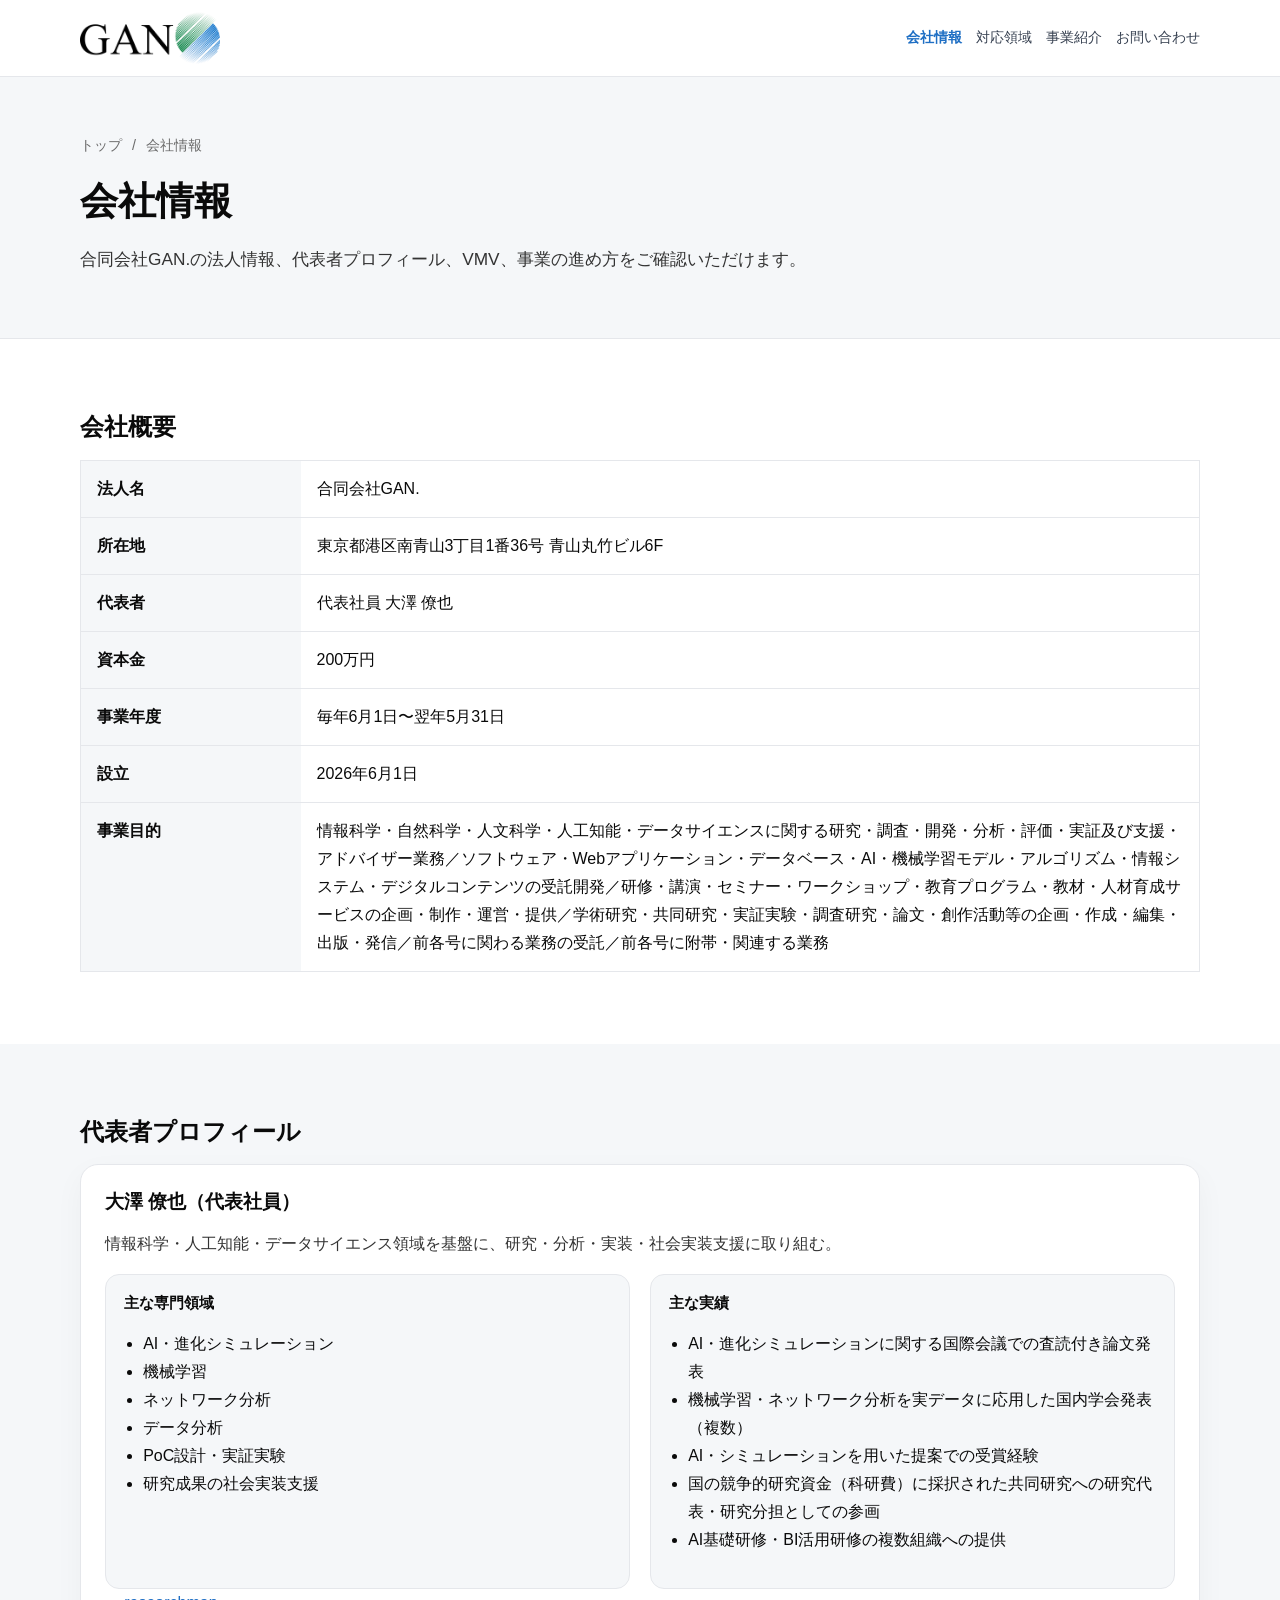
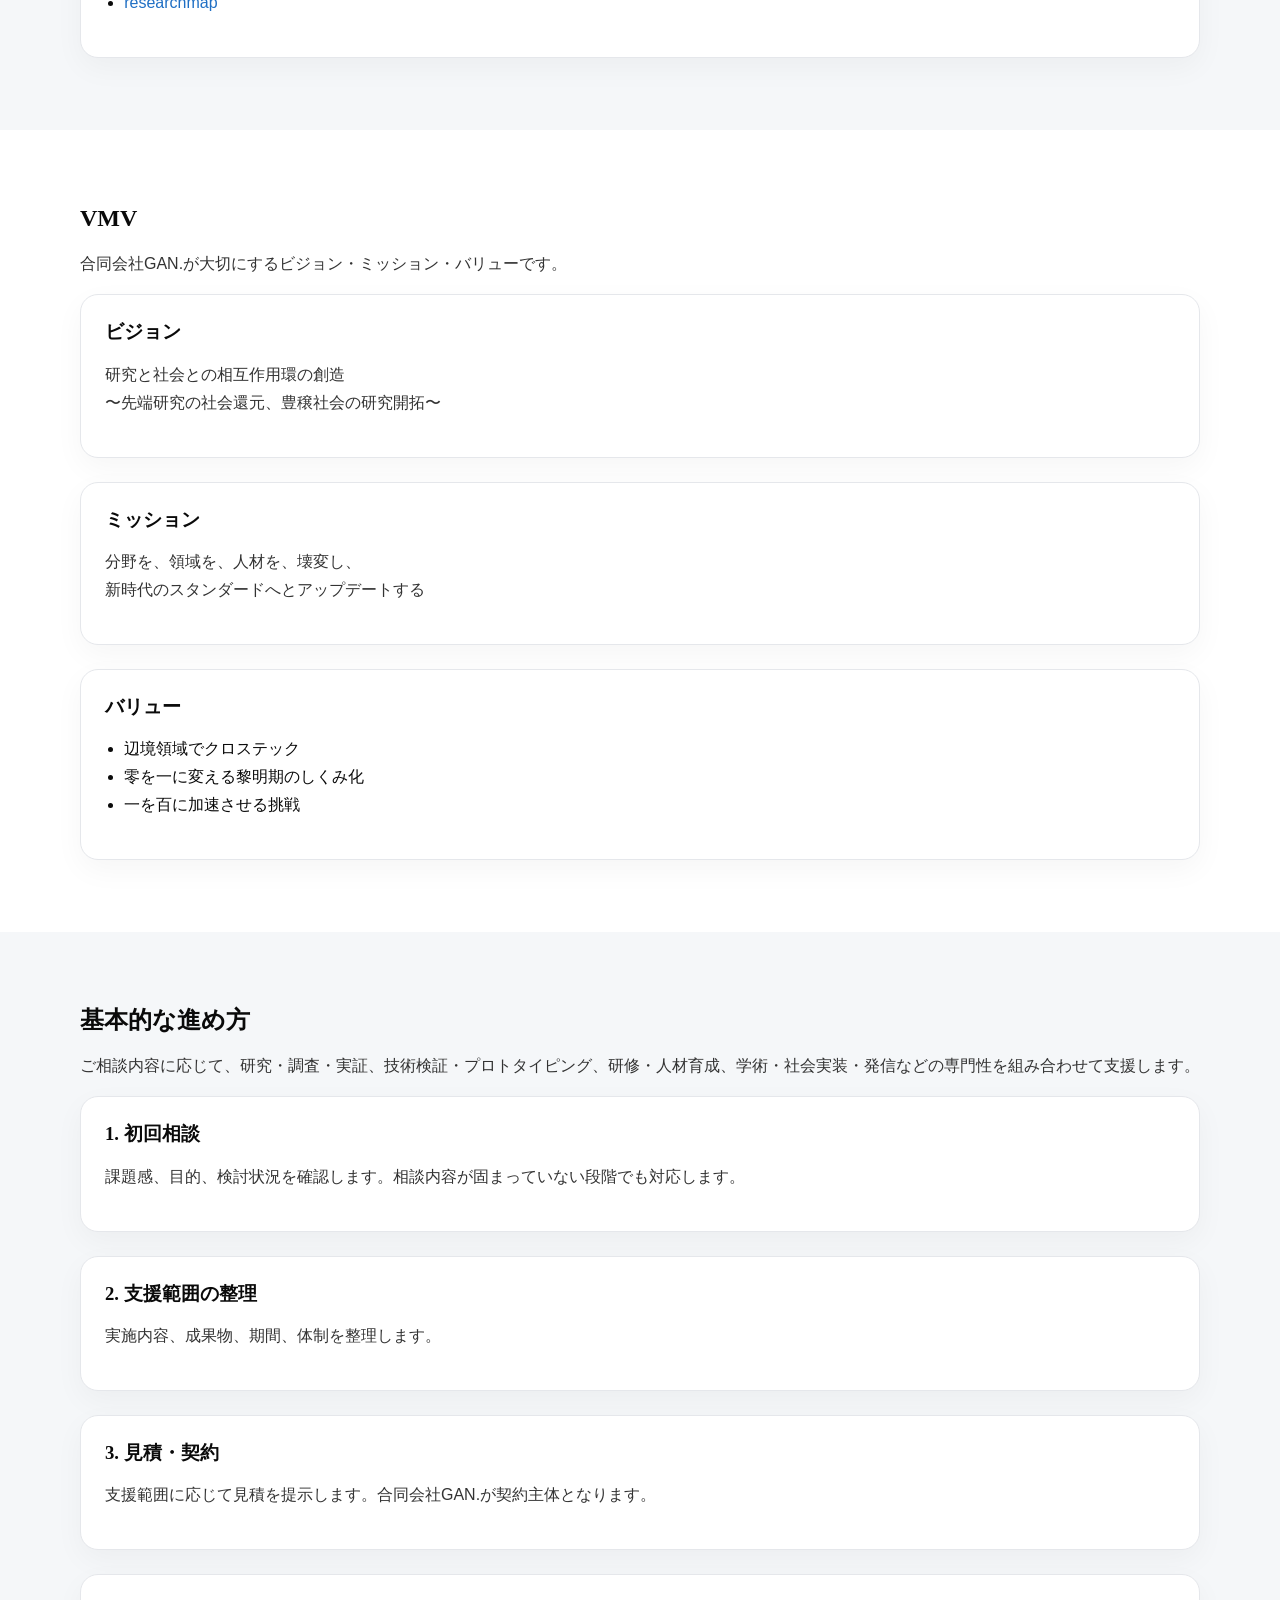
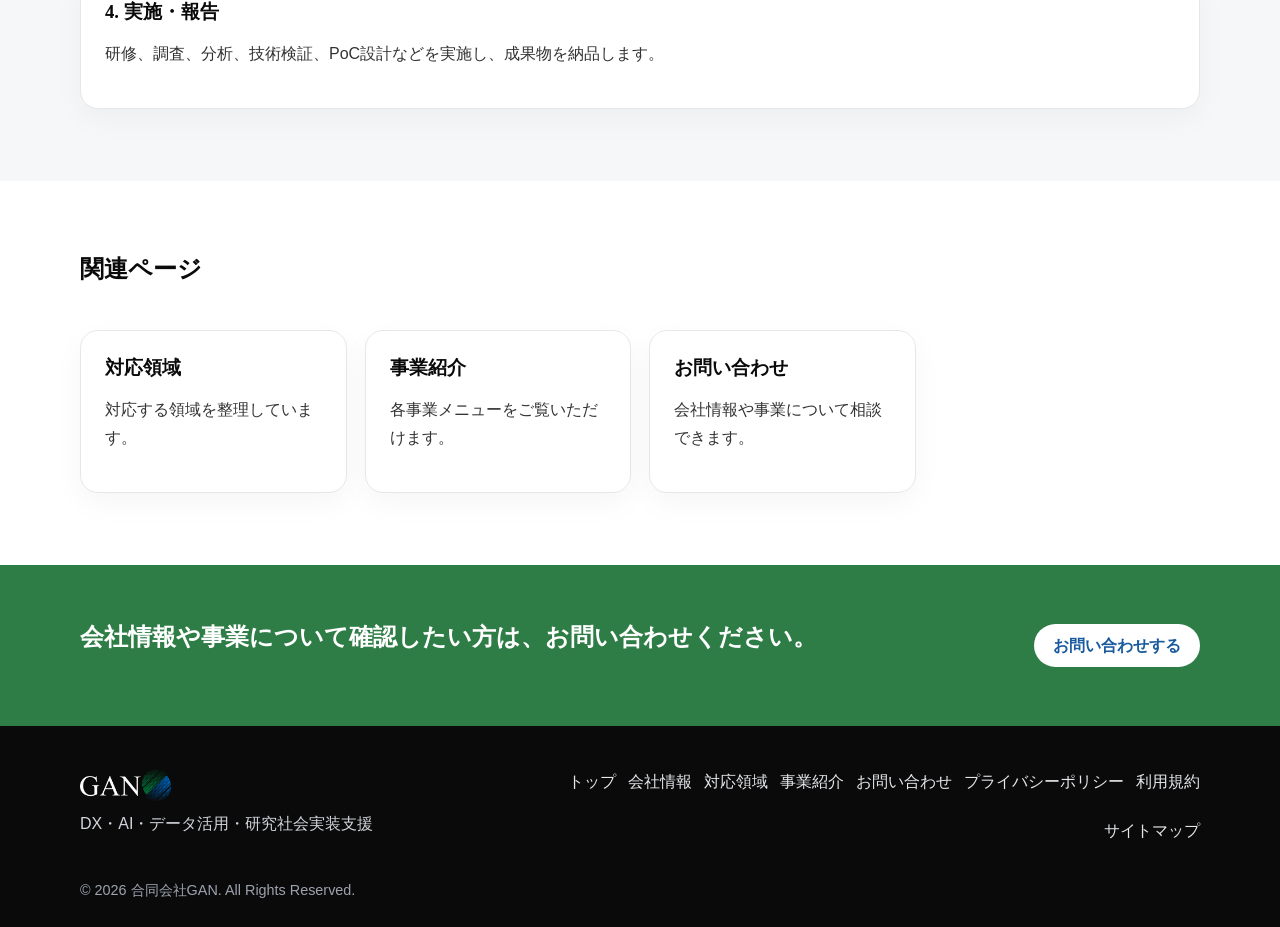
==== company.html @ 5f1f3403 "chore: 公開用静的サイトの初回コミット 合同会社GAN. 公式サイト（静的HTML/CSS/JS）をGitHub Pages公開用に新規リポジトリとして整理。 Cloudflare/ビルド系・内" ====
<!DOCTYPE html>
<html lang="ja">
<head>
  <meta charset="UTF-8">
  <meta name="viewport" content="width=device-width, initial-scale=1.0">
  <title>会社情報｜合同会社GAN.</title>
  <meta name="description" content="合同会社GAN.の法人情報、代表者プロフィール、VMV、事業の進め方、契約主体を確認できます。">
  <meta property="og:type" content="website">
  <meta property="og:title" content="会社情報｜合同会社GAN.">
  <meta property="og:description" content="合同会社GAN.の法人情報、代表者プロフィール、VMV、事業の進め方を確認できます。">
  <meta property="og:url" content="https://gandot.co.jp/company.html">
  <!-- TODO: 公開時にOGP画像URLを設定する -->
  <!-- <meta property="og:image" content="https://example.com/ogp.png"> -->
  <meta property="og:site_name" content="合同会社GAN.">
  <meta name="twitter:card" content="summary_large_image">
  <meta name="twitter:title" content="会社情報｜合同会社GAN.">
  <meta name="twitter:description" content="合同会社GAN.の法人情報、代表者プロフィール、VMV、事業の進め方を確認できます。">
  <!-- TODO: 公開時にOGP画像URLを設定する -->
  <!-- <meta name="twitter:image" content="https://example.com/ogp.png"> -->
  <link rel="stylesheet" href="/styles.css">
  <link rel="icon" type="image/png" href="/favicon.png">
</head>
<body>
<header class="site-header">
  <div class="container header-inner">
    <a class="logo" href="/index.html" aria-label="合同会社GAN. トップページへ">
      <img class="logo-main" src="/logo.png" alt="合同会社GAN." width="107" height="40">
    </a>
    <button class="hamburger" type="button" aria-label="メニューを開閉" aria-expanded="false" aria-controls="global-nav"><span></span><span></span><span></span></button>
    <nav class="nav" id="global-nav" aria-label="グローバルナビゲーション">
      <a href="/company.html" class="is-current">会社情報</a><a href="/support-areas.html" class="">対応領域</a><a href="/services.html" class="">事業紹介</a><a href="/contact.html" class="">お問い合わせ</a>
    </nav>
  </div>
</header>
<main>
  <section class="page-hero">
    <div class="container">
      <nav class="breadcrumb" aria-label="パンくず"><a href="/index.html">トップ</a><span>/</span><span>会社情報</span></nav>
      <h1>会社情報</h1>
      <p class="lead">合同会社GAN.の法人情報、代表者プロフィール、VMV、事業の進め方をご確認いただけます。</p>
    </div>
  </section>

  <section class="section">
    <div class="container">
      <h2>会社概要</h2>
      <table class="info-table">
        <tbody>
          <tr><th>法人名</th><td>合同会社GAN.</td></tr>
          <tr><th>所在地</th><td>東京都港区南青山3丁目1番36号 青山丸竹ビル6F</td></tr>
          <tr><th>代表者</th><td>代表社員 大澤 僚也</td></tr>
          <tr><th>資本金</th><td>200万円</td></tr>
          <tr><th>事業年度</th><td>毎年6月1日〜翌年5月31日</td></tr>
          <tr><th>設立</th><td>2026年6月1日</td></tr>
          <tr><th>事業目的</th><td>情報科学・自然科学・人文科学・人工知能・データサイエンスに関する研究・調査・開発・分析・評価・実証及び支援・アドバイザー業務／ソフトウェア・Webアプリケーション・データベース・AI・機械学習モデル・アルゴリズム・情報システム・デジタルコンテンツの受託開発／研修・講演・セミナー・ワークショップ・教育プログラム・教材・人材育成サービスの企画・制作・運営・提供／学術研究・共同研究・実証実験・調査研究・論文・創作活動等の企画・作成・編集・出版・発信／前各号に関わる業務の受託／前各号に附帯・関連する業務</td></tr>
        </tbody>
      </table>
    </div>
  </section>

  <section class="section light">
    <div class="container">
      <h2>代表者プロフィール</h2>
      <div class="card">
        <h3>大澤 僚也（代表社員）</h3>
        <p>情報科学・人工知能・データサイエンス領域を基盤に、研究・分析・実装・社会実装支援に取り組む。</p>
        <div class="info-list">
          <div>
            <h4>主な専門領域</h4>
            <ul>
              <li>AI・進化シミュレーション</li>
              <li>機械学習</li>
              <li>ネットワーク分析</li>
              <li>データ分析</li>
              <li>PoC設計・実証実験</li>
              <li>研究成果の社会実装支援</li>
            </ul>
          </div>
          <div>
            <h4>主な実績</h4>
            <ul>
              <li>AI・進化シミュレーションに関する国際会議での査読付き論文発表</li>
              <li>機械学習・ネットワーク分析を実データに応用した国内学会発表（複数）</li>
              <li>AI・シミュレーションを用いた提案での受賞経験</li>
              <li>国の競争的研究資金（科研費）に採択された共同研究への研究代表・研究分担としての参画</li>
              <li>AI基礎研修・BI活用研修の複数組織への提供</li>
            </ul>
          </div>
        </div>
        <ul>
          <li><a href="https://researchmap.jp/rosawa" target="_blank" rel="noopener noreferrer">researchmap</a></li>
        </ul>
      </div>
    </div>
  </section>

  <section class="section">
    <div class="container">
      <h2>VMV</h2>
      <p>合同会社GAN.が大切にするビジョン・ミッション・バリューです。</p>
      <div class="stacked">
        <article class="card"><h3>ビジョン</h3><p>研究と社会との相互作用環の創造<br>〜先端研究の社会還元、豊穣社会の研究開拓〜</p></article>
        <article class="card"><h3>ミッション</h3><p>分野を、領域を、人材を、壊変し、<br>新時代のスタンダードへとアップデートする</p></article>
        <article class="card"><h3>バリュー</h3><ul><li>辺境領域でクロステック</li><li>零を一に変える黎明期のしくみ化</li><li>一を百に加速させる挑戦</li></ul></article>
      </div>
    </div>
  </section>

  <section class="section light">
    <div class="container">
      <h2>基本的な進め方</h2>
      <p>ご相談内容に応じて、研究・調査・実証、技術検証・プロトタイピング、研修・人材育成、学術・社会実装・発信などの専門性を組み合わせて支援します。</p>
      <div class="stacked">
        <div class="card">
          <h3>1. 初回相談</h3>
          <p>課題感、目的、検討状況を確認します。相談内容が固まっていない段階でも対応します。</p>
        </div>
        <div class="card">
          <h3>2. 支援範囲の整理</h3>
          <p>実施内容、成果物、期間、体制を整理します。</p>
        </div>
        <div class="card">
          <h3>3. 見積・契約</h3>
          <p>支援範囲に応じて見積を提示します。合同会社GAN.が契約主体となります。</p>
        </div>
        <div class="card">
          <h3>4. 実施・報告</h3>
          <p>研修、調査、分析、技術検証、PoC設計などを実施し、成果物を納品します。</p>
        </div>
      </div>
    </div>
  </section>

  <section class="section">
    <div class="container">
      <div class="section-head"><h2>関連ページ</h2></div>
      <div class="related-links"><a class="card" href="/support-areas.html"><h3>対応領域</h3><p>対応する領域を整理しています。</p></a><a class="card" href="/services.html"><h3>事業紹介</h3><p>各事業メニューをご覧いただけます。</p></a><a class="card" href="/contact.html"><h3>お問い合わせ</h3><p>会社情報や事業について相談できます。</p></a></div>
    </div>
  </section>
  <section class="cta-section">
    <div class="container cta-inner">
      <div><h2>会社情報や事業について確認したい方は、お問い合わせください。</h2></div>
      <a class="btn btn-primary" href="/contact.html">お問い合わせする</a>
    </div>
  </section>
</main>
<footer class="site-footer">
  <div class="container footer-inner">
    <div>
      <p class="footer-logo"><img class="footer-logo-img" src="/logo-white.png" alt="合同会社GAN."></p>
      <p>DX・AI・データ活用・研究社会実装支援</p>
    </div>
    <nav class="footer-nav" aria-label="フッターナビゲーション">
      <a href="/index.html">トップ</a>
      <a href="/company.html">会社情報</a>
      <a href="/support-areas.html">対応領域</a>
      <a href="/services.html">事業紹介</a>
      <a href="/contact.html">お問い合わせ</a>
      <a href="/privacy.html">プライバシーポリシー</a>
      <a href="/terms.html">利用規約</a>
      <a href="/sitemap.html">サイトマップ</a>
    </nav>
  </div>
  <div class="container copyright">© 2026 合同会社GAN. All Rights Reserved.</div>
</footer>
<script src="/script.js"></script>
</body>
</html>
---- styles.css ----
/* ============================================================
   合同会社GAN. ブランドスタイル
   GANブランド: 黒ワードマーク + 緑→青の円形マーク
   配色トークンは :root に集約。
   ============================================================ */
:root {
  /* Brand core (gan-brand skill) */
  --gan-black: #0A0A0A;
  --gan-green: #2E7D46;
  --gan-blue: #1F6FC4;
  --gan-white: #FFFFFF;
  --gan-gray: #6B6B6B;
  --gan-gradient: linear-gradient(45deg, #2E7D46 0%, #1F6FC4 100%); /* ロゴマーク専用 / logo mark only */

  /* Typography (gan-brand skill) */
  --font-heading: Georgia, "Times New Roman", serif;
  --font-body:    "Helvetica Neue", Arial, sans-serif;

  /* Derived accent tints (緑/青ベース) */
  --gan-blue-strong: #195a9f;          /* hover / 濃いめ青 */
  --gan-blue-050: #eef4fb;             /* ghost / outline hover 背景 */
  --gan-blue-100: #dbe9f8;             /* badge 背景 */
  --gan-blue-200: #bcd5ef;             /* card hover border */

  /* Text & surfaces */
  --gan-ink: #0A0A0A;                  /* 見出し・本文 */
  --gan-ink-soft: #333333;             /* 段落本文（可読性確保・AA） */
  --gan-muted: #6B6B6B;                /* 補助テキスト */
  --gan-border: #e5e7eb;               /* 中立ボーダー */
  --gan-surface: #f5f7f9;              /* 明るいセクション背景 */
}

* { box-sizing: border-box; }
html { scroll-behavior: smooth; scroll-padding-top: 88px; }
body {
  margin: 0;
  font-family: var(--font-body);
  color: var(--gan-ink);
  background: var(--gan-white);
  line-height: 1.75;
}
a { color: var(--gan-blue); text-decoration: none; }
a:hover { text-decoration: underline; }
h1, h2, h3, h4 { font-family: var(--font-heading); line-height: 1.35; margin: 0 0 16px; color: var(--gan-ink); }
h4 { font-size: .95rem; }
p { margin: 0 0 16px; color: var(--gan-ink-soft); }
ul { margin: 0 0 16px; padding-left: 1.2em; }

.container { width: min(1120px, calc(100% - 40px)); margin: 0 auto; }

/* Header */
.site-header { position: sticky; top: 0; z-index: 20; background: rgba(255, 255, 255, .96); border-bottom: 1px solid var(--gan-border); }
.header-inner { min-height: 76px; display: flex; align-items: center; justify-content: space-between; gap: 24px; }
.logo { display: flex; flex-direction: column; align-items: flex-start; gap: 4px; color: var(--gan-ink); min-width: 210px; }
.logo:hover { text-decoration: none; }
.logo-main { display: block; height: 52px; width: auto; } /* 公式ロゴ画像（GAN + マーク） */
.logo-sub { font-size: .76rem; color: var(--gan-muted); }
.nav { display: flex; align-items: center; gap: 14px; font-size: .9rem; }
.nav a { color: #374151; }
.nav a.is-current { color: var(--gan-blue); font-weight: 700; }
.hamburger { display: none; width: 44px; height: 44px; border: 1px solid var(--gan-border); background: var(--gan-white); border-radius: 12px; align-items: center; justify-content: center; flex-direction: column; gap: 5px; }
.hamburger span { width: 20px; height: 2px; background: var(--gan-ink); display: block; }

/* Buttons */
.btn { display: inline-flex; align-items: center; justify-content: center; gap: 8px; border-radius: 999px; padding: 11px 18px; font-weight: 700; border: 1px solid transparent; line-height: 1.2; cursor: pointer; }
.btn-primary { background: var(--gan-green); color: var(--gan-white) !important; }
.btn-primary:hover { filter: brightness(1.06); text-decoration: none; }
.btn-outline { border-color: var(--gan-blue); color: var(--gan-blue); background: var(--gan-white); }
.btn-outline:hover { background: var(--gan-blue-050); text-decoration: none; }
.btn-ghost { color: var(--gan-blue); background: var(--gan-blue-050); }
.btn-ghost:hover { text-decoration: none; background: var(--gan-blue-100); }

/* Hero */
.hero { padding: 88px 0; background: var(--gan-surface); }
.hero-grid { display: grid; grid-template-columns: 1.2fr .8fr; gap: 48px; align-items: center; }
.hero h1 { font-size: clamp(2rem, 4vw, 3.7rem); }
.lead { font-size: 1.08rem; color: var(--gan-ink-soft); }
.hero-actions { display: flex; flex-wrap: wrap; gap: 12px; margin-top: 28px; }
.hero-card { border-left: 5px solid var(--gan-green); }

/* Sections */
.section { padding: 72px 0; }
.section.light { background: var(--gan-surface); }
.section-head { display: flex; align-items: flex-end; justify-content: space-between; gap: 24px; margin-bottom: 28px; }
.section-head p { max-width: 720px; }
.page-hero { padding: 56px 0 48px; background: var(--gan-surface); border-bottom: 1px solid var(--gan-border); }
.page-hero h1 { font-size: clamp(1.8rem, 3vw, 2.7rem); }
.breadcrumb { display: flex; gap: 10px; align-items: center; font-size: .9rem; color: var(--gan-muted); margin-bottom: 18px; }
.breadcrumb a { color: var(--gan-muted); }

/* Cards */
.card { display: block; background: var(--gan-white); border: 1px solid var(--gan-border); border-radius: 18px; padding: 24px; box-shadow: 0 10px 30px rgba(10, 10, 10, .04); }
.card:hover { text-decoration: none; border-color: var(--gan-blue-200); }
.card-grid { display: grid; gap: 20px; }
.card-grid.two { grid-template-columns: repeat(2, minmax(0, 1fr)); }
.card-grid.three { grid-template-columns: repeat(3, minmax(0, 1fr)); }
.card-grid.four { grid-template-columns: repeat(2, minmax(0, 1fr)); }
.split { display: grid; grid-template-columns: 1fr 1fr; gap: 32px; align-items: start; }
.stacked { display: grid; gap: 24px; }
.detail-card { scroll-margin-top: 100px; }

/* Info blocks */
.info-list { display: grid; grid-template-columns: repeat(2, minmax(0, 1fr)); gap: 20px; }
.info-list > div { background: var(--gan-surface); border: 1px solid var(--gan-border); border-radius: 14px; padding: 18px; }
.info-table { width: 100%; border-collapse: collapse; background: var(--gan-white); border: 1px solid var(--gan-border); }
.info-table th, .info-table td { padding: 14px 16px; border-bottom: 1px solid var(--gan-border); text-align: left; vertical-align: top; }
.info-table th { width: 220px; background: var(--gan-surface); color: var(--gan-ink); }
.spec-list { display: grid; grid-template-columns: 90px 1fr; gap: 10px 14px; }
.spec-list dt { font-weight: 700; color: var(--gan-ink); }
.spec-list dd { margin: 0; color: var(--gan-ink-soft); }
.note { background: var(--gan-white); border: 1px solid var(--gan-border); border-left: 5px solid var(--gan-blue); border-radius: 14px; padding: 18px; color: var(--gan-ink-soft); }

/* Badge */
.badge { display: inline-flex; align-items: center; width: max-content; border: 1px solid var(--gan-blue-200); background: var(--gan-blue-100); color: var(--gan-blue-strong); border-radius: 999px; padding: 4px 10px; font-weight: 700; font-size: .82rem; margin-bottom: 12px; }

/* Anchor nav */
.anchor-nav { display: flex; flex-wrap: wrap; gap: 10px; }
.anchor-nav a { border: 1px solid var(--gan-border); border-radius: 999px; padding: 9px 14px; background: var(--gan-white); color: var(--gan-blue); font-weight: 700; }

/* News */
.news-list { list-style: none; padding: 0; margin: 0; border: 1px solid var(--gan-border); border-radius: 18px; overflow: hidden; background: var(--gan-white); }
.news-list li { display: grid; grid-template-columns: 120px 100px 1fr; gap: 16px; align-items: center; padding: 16px 20px; border-bottom: 1px solid var(--gan-border); }
.news-list li:last-child { border-bottom: 0; }
.news-list time { color: var(--gan-muted); }
.news-list span { color: var(--gan-blue); font-weight: 700; }
.news-list.large li { padding: 20px; }
.category-row { display: flex; gap: 10px; margin-bottom: 20px; }
.related-links { display: grid; grid-template-columns: repeat(4, minmax(0, 1fr)); gap: 18px; }

/* CTA */
.cta-section { padding: 56px 0; background: var(--gan-green); color: var(--gan-white); }
.cta-section h2, .cta-section p { color: var(--gan-white); }
.cta-inner { display: flex; align-items: center; justify-content: space-between; gap: 28px; }
.cta-section .btn-primary { background: var(--gan-white); color: var(--gan-blue-strong) !important; }
.cta-section .btn-primary:hover { filter: none; background: var(--gan-blue-050); }

/* Contact form */
.contact-form { background: var(--gan-white); border: 1px solid var(--gan-border); border-radius: 18px; padding: 24px; display: grid; gap: 16px; }
.contact-form label { display: block; font-weight: 700; color: var(--gan-ink); margin-bottom: 6px; }
.contact-form label span { color: var(--gan-blue); font-size: .85rem; }
.contact-form input, .contact-form select, .contact-form textarea { width: 100%; border: 1px solid #d1d5db; border-radius: 10px; padding: 12px; font: inherit; color: var(--gan-ink); background: var(--gan-white); }

/* Footer */
.site-footer { padding: 42px 0 24px; background: var(--gan-black); color: #e5e7eb; }
.site-footer p { color: #d1d5db; }
.footer-inner { display: flex; justify-content: space-between; gap: 32px; }
.footer-logo { margin: 0 0 8px; }
.footer-logo-img { display: block; height: 34px; width: auto; }
.footer-nav { display: flex; flex-wrap: wrap; gap: 12px; justify-content: flex-end; max-width: 650px; }
.footer-nav a { color: #e5e7eb; }
.copyright { margin-top: 24px; color: #9ca3af; font-size: .9rem; }

/* Responsive */
@media (max-width: 960px) {
  .hamburger { display: flex; }
  .nav { position: absolute; top: 76px; left: 0; right: 0; display: none; flex-direction: column; align-items: stretch; background: var(--gan-white); border-bottom: 1px solid var(--gan-border); padding: 16px 20px; }
  .nav.is-open { display: flex; }
  .nav a { padding: 8px 0; }
  .hero-grid, .split { grid-template-columns: 1fr; }
  .card-grid.two, .card-grid.three, .card-grid.four, .related-links { grid-template-columns: repeat(2, minmax(0, 1fr)); }
  .info-list { grid-template-columns: 1fr; }
  .section-head { display: block; }
  .footer-inner { display: block; }
  .footer-nav { justify-content: flex-start; margin-top: 20px; }
  .cta-inner { display: block; }
  .cta-inner .btn { margin-top: 12px; }
}
@media (max-width: 640px) {
  .container { width: min(100% - 28px, 1120px); }
  .header-inner { min-height: 70px; }
  .logo-main { height: 44px; }
  .logo-sub { font-size: .68rem; }
  .hero, .section { padding: 48px 0; }
  .page-hero { padding: 36px 0; }
  .card-grid.two, .card-grid.three, .card-grid.four, .related-links { grid-template-columns: 1fr; }
  .news-list li { grid-template-columns: 1fr; gap: 4px; }
  .info-table th, .info-table td { display: block; width: 100%; }
  .spec-list { grid-template-columns: 1fr; }
  .nav { top: 70px; }
}
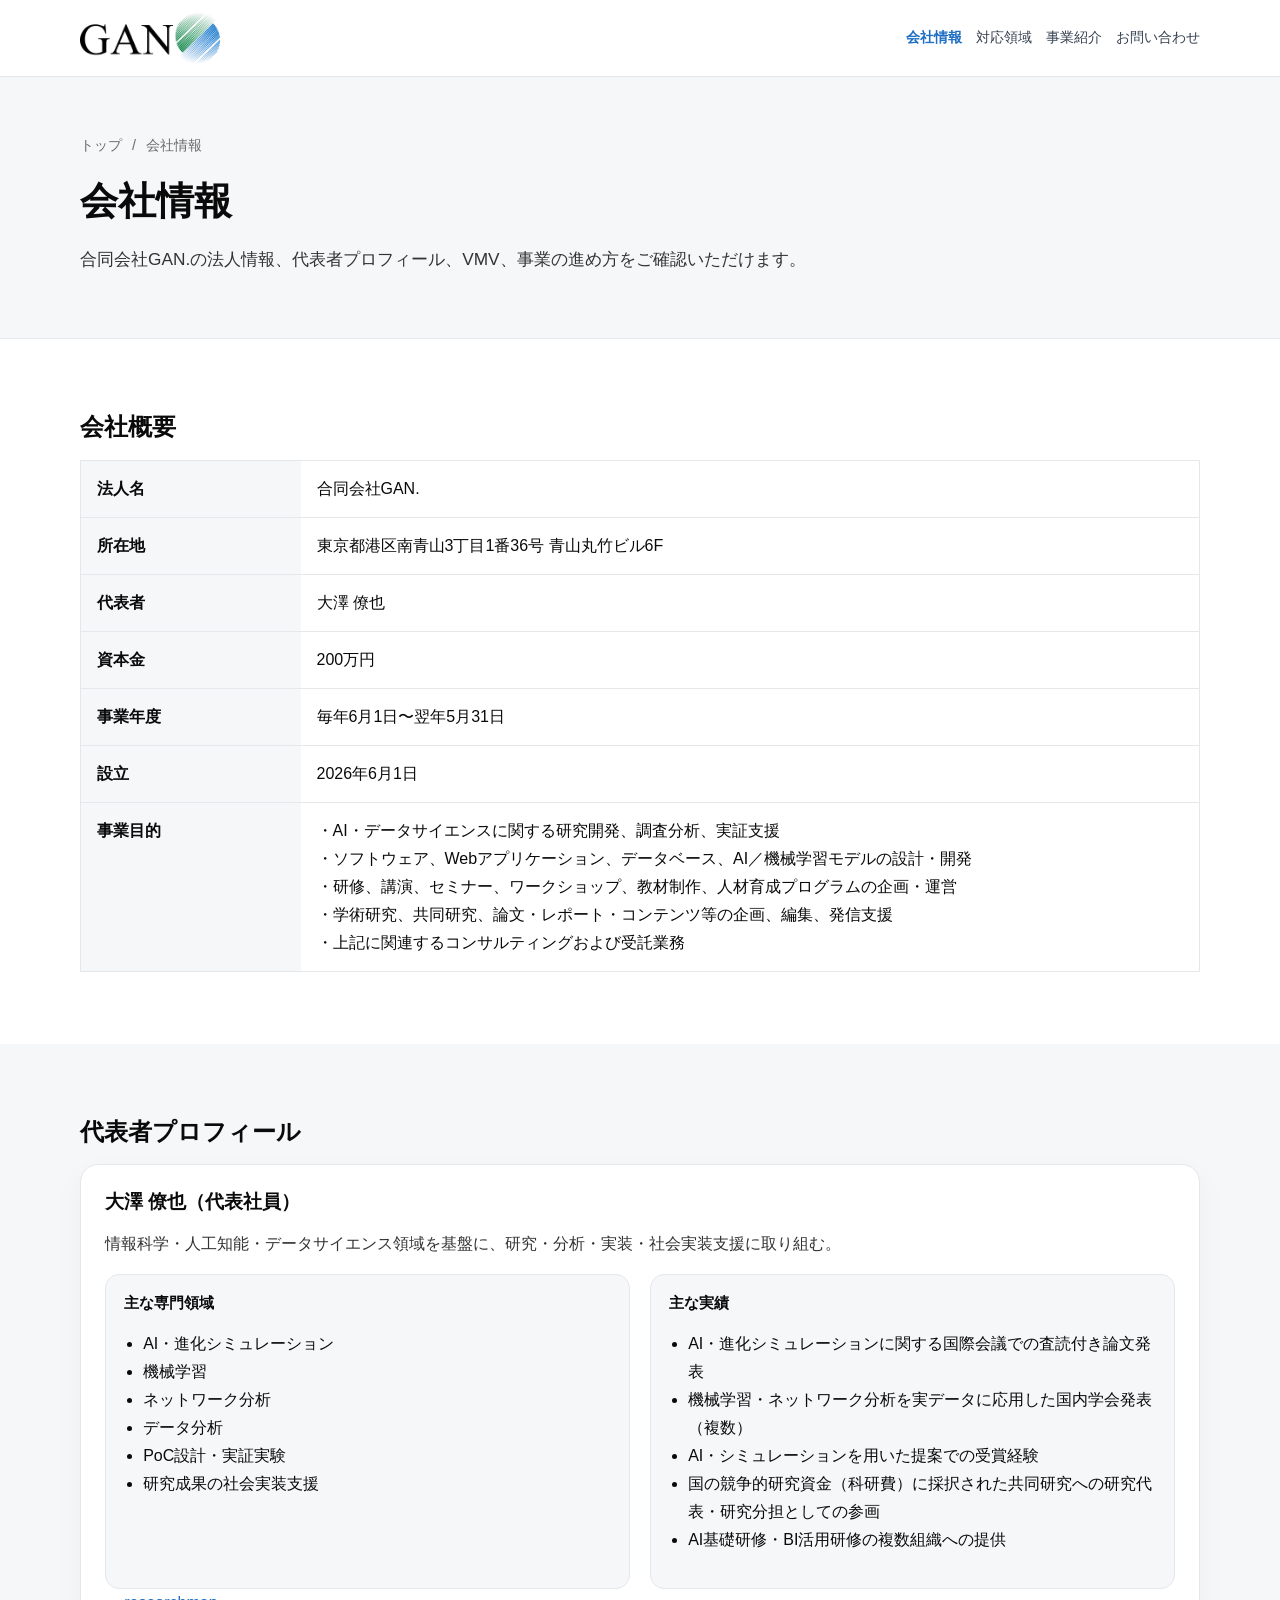
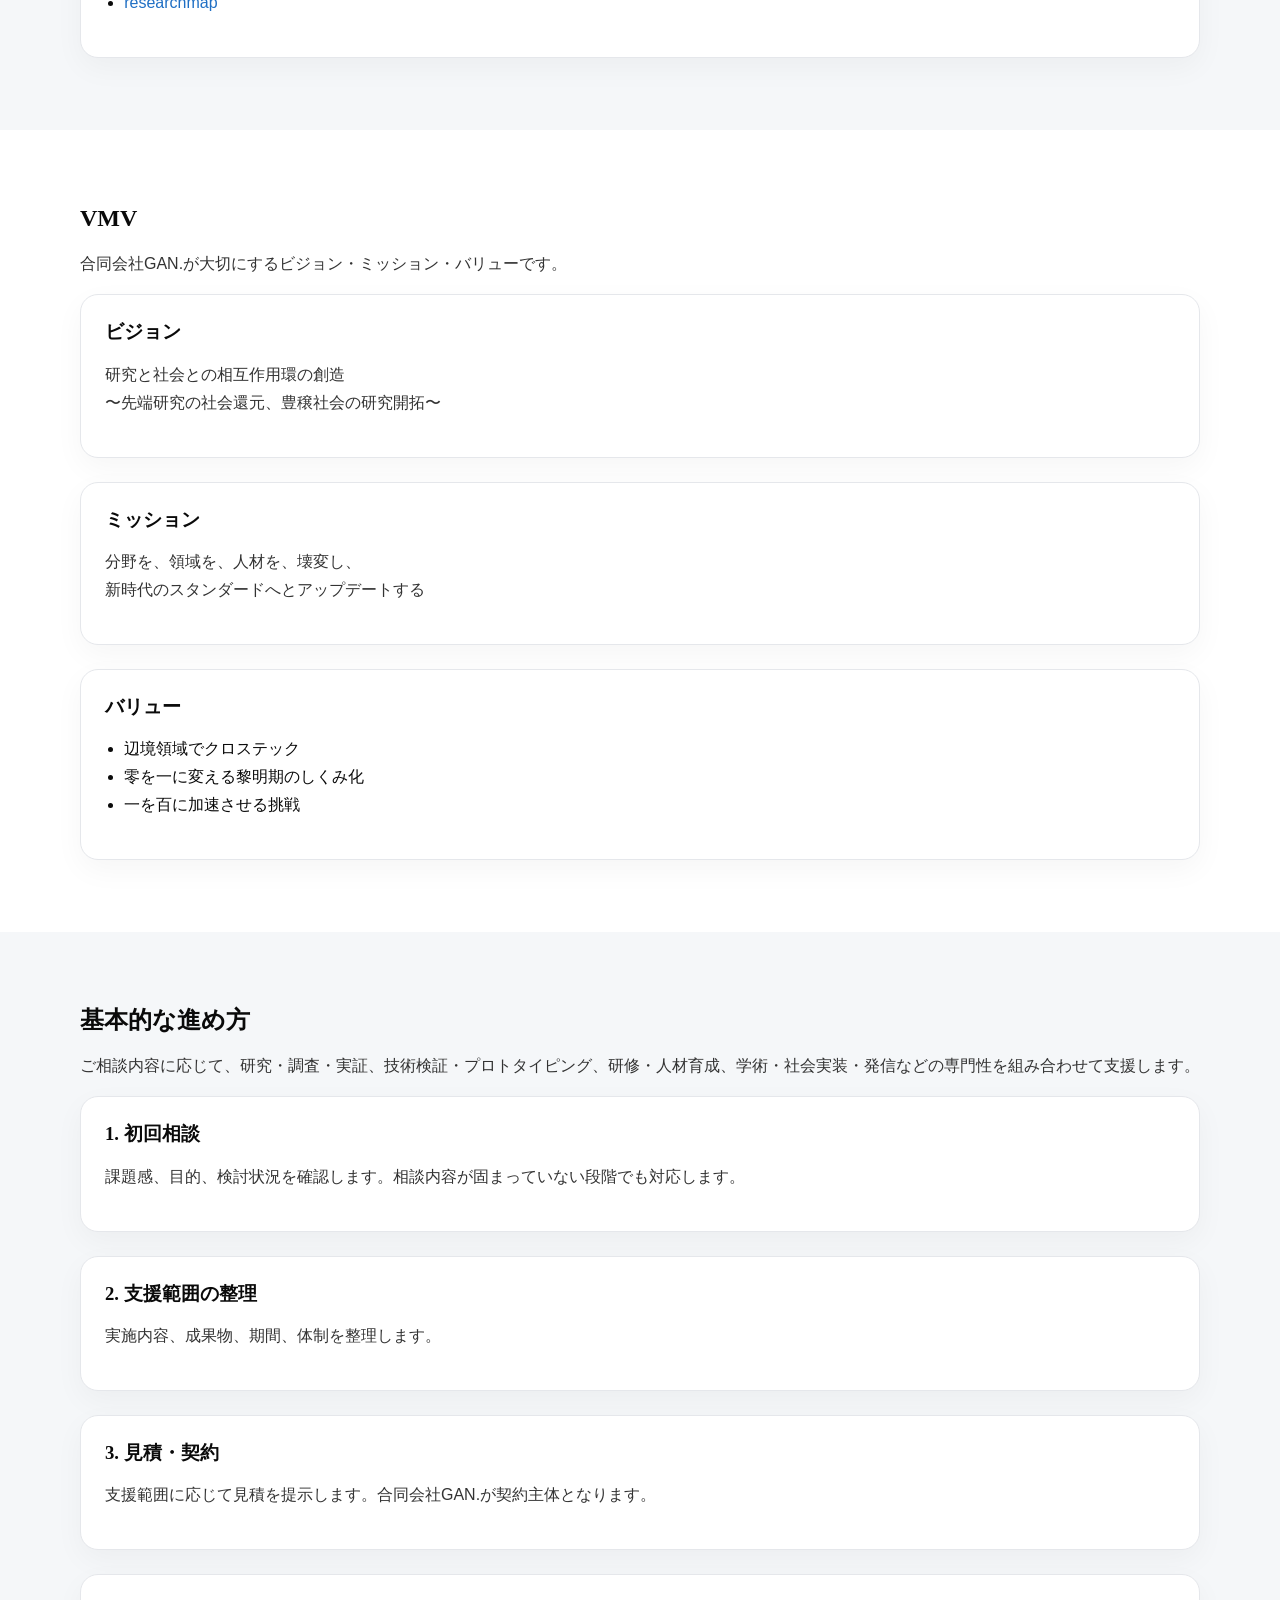
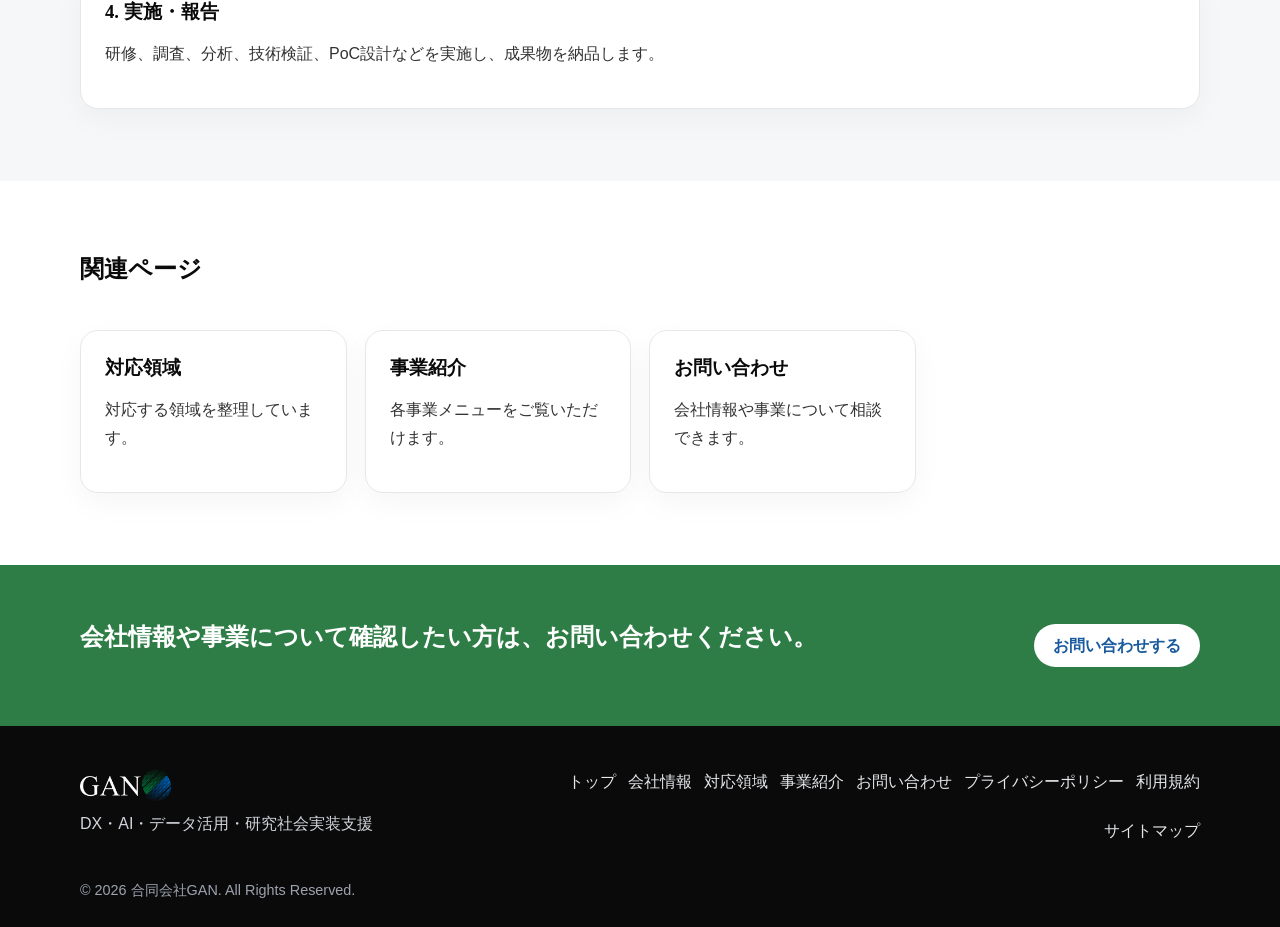
==== commit 892e920e: "Update company.html" ====
--- a/company.html
+++ b/company.html
@@ -48,11 +48,17 @@
         <tbody>
           <tr><th>法人名</th><td>合同会社GAN.</td></tr>
           <tr><th>所在地</th><td>東京都港区南青山3丁目1番36号 青山丸竹ビル6F</td></tr>
-          <tr><th>代表者</th><td>代表社員 大澤 僚也</td></tr>
+          <tr><th>代表者</th><td>大澤 僚也</td></tr>
           <tr><th>資本金</th><td>200万円</td></tr>
           <tr><th>事業年度</th><td>毎年6月1日〜翌年5月31日</td></tr>
           <tr><th>設立</th><td>2026年6月1日</td></tr>
-          <tr><th>事業目的</th><td>情報科学・自然科学・人文科学・人工知能・データサイエンスに関する研究・調査・開発・分析・評価・実証及び支援・アドバイザー業務／ソフトウェア・Webアプリケーション・データベース・AI・機械学習モデル・アルゴリズム・情報システム・デジタルコンテンツの受託開発／研修・講演・セミナー・ワークショップ・教育プログラム・教材・人材育成サービスの企画・制作・運営・提供／学術研究・共同研究・実証実験・調査研究・論文・創作活動等の企画・作成・編集・出版・発信／前各号に関わる業務の受託／前各号に附帯・関連する業務</td></tr>
+          <tr><th>事業目的</th><td>
+            ・AI・データサイエンスに関する研究開発、調査分析、実証支援<br>
+            ・ソフトウェア、Webアプリケーション、データベース、AI／機械学習モデルの設計・開発<br>
+            ・研修、講演、セミナー、ワークショップ、教材制作、人材育成プログラムの企画・運営<br>
+            ・学術研究、共同研究、論文・レポート・コンテンツ等の企画、編集、発信支援<br>
+            ・上記に関連するコンサルティングおよび受託業務
+          </td></tr>
         </tbody>
       </table>
     </div>
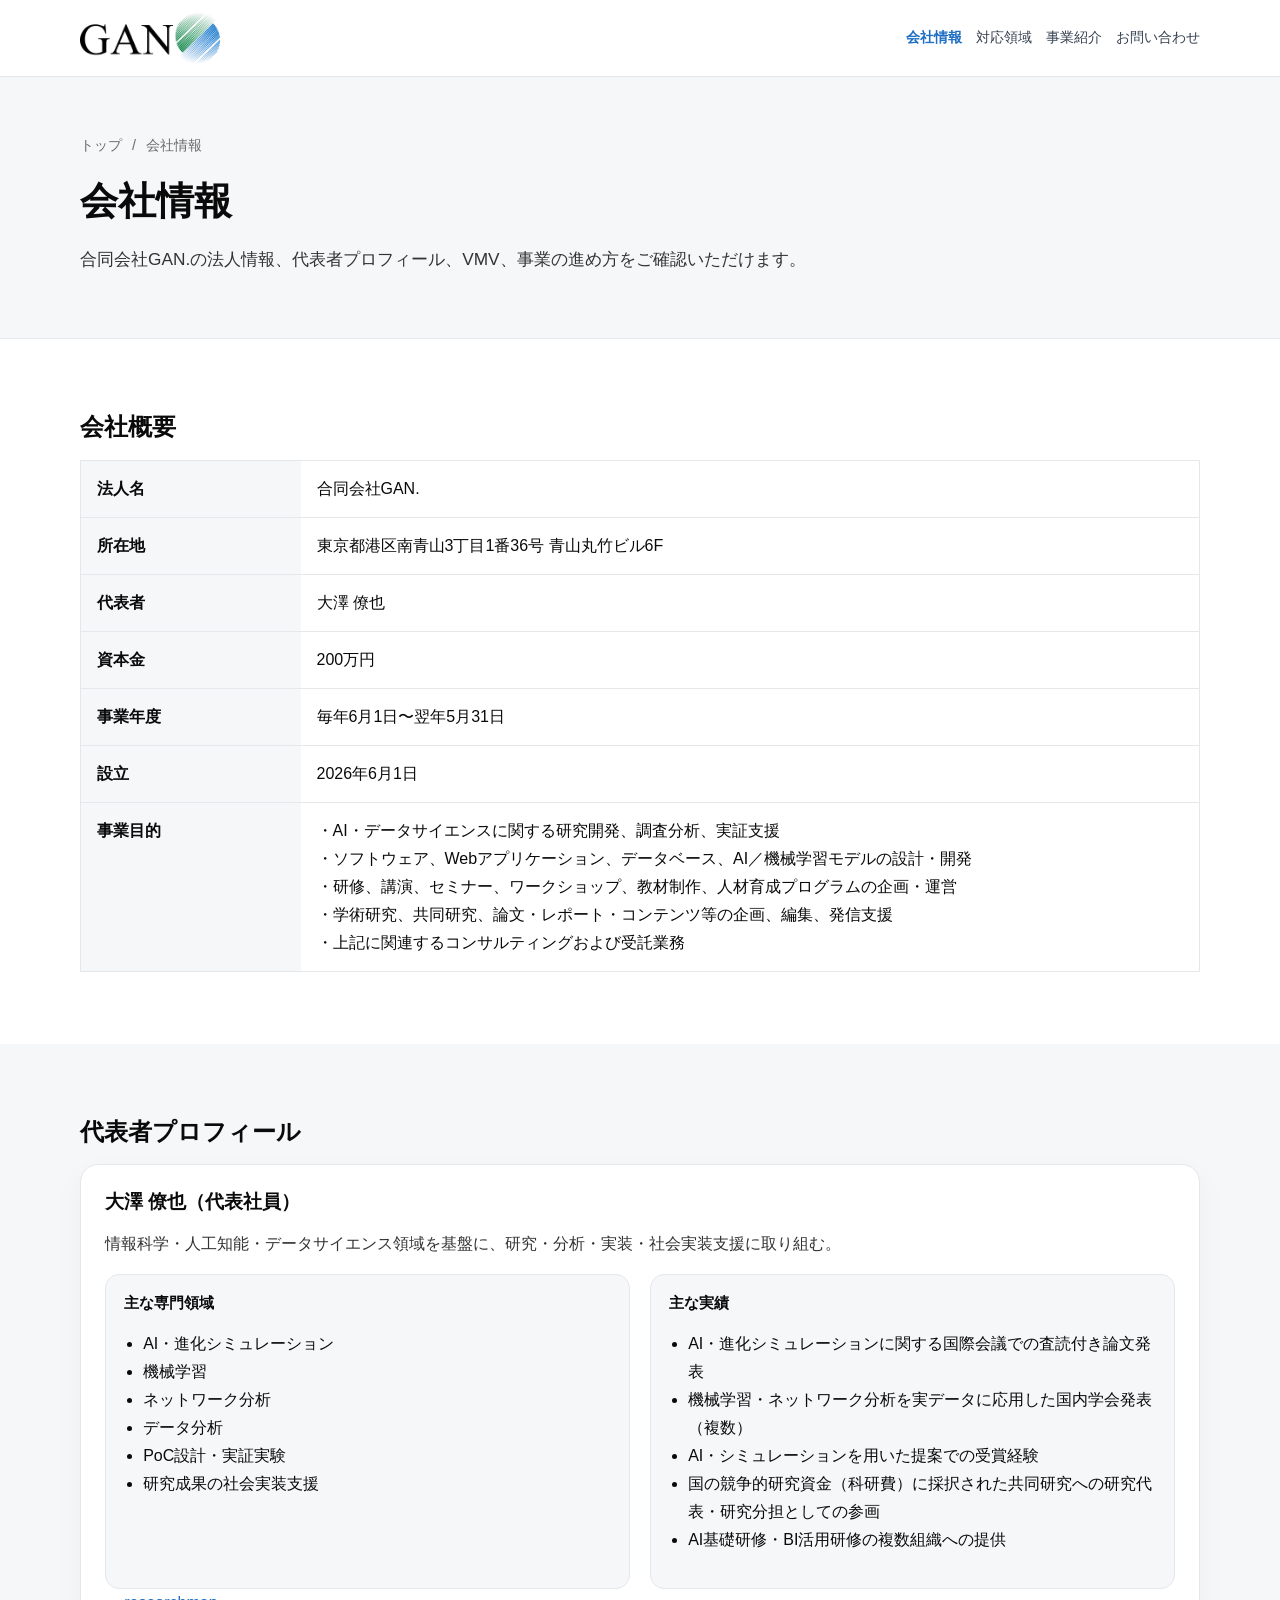
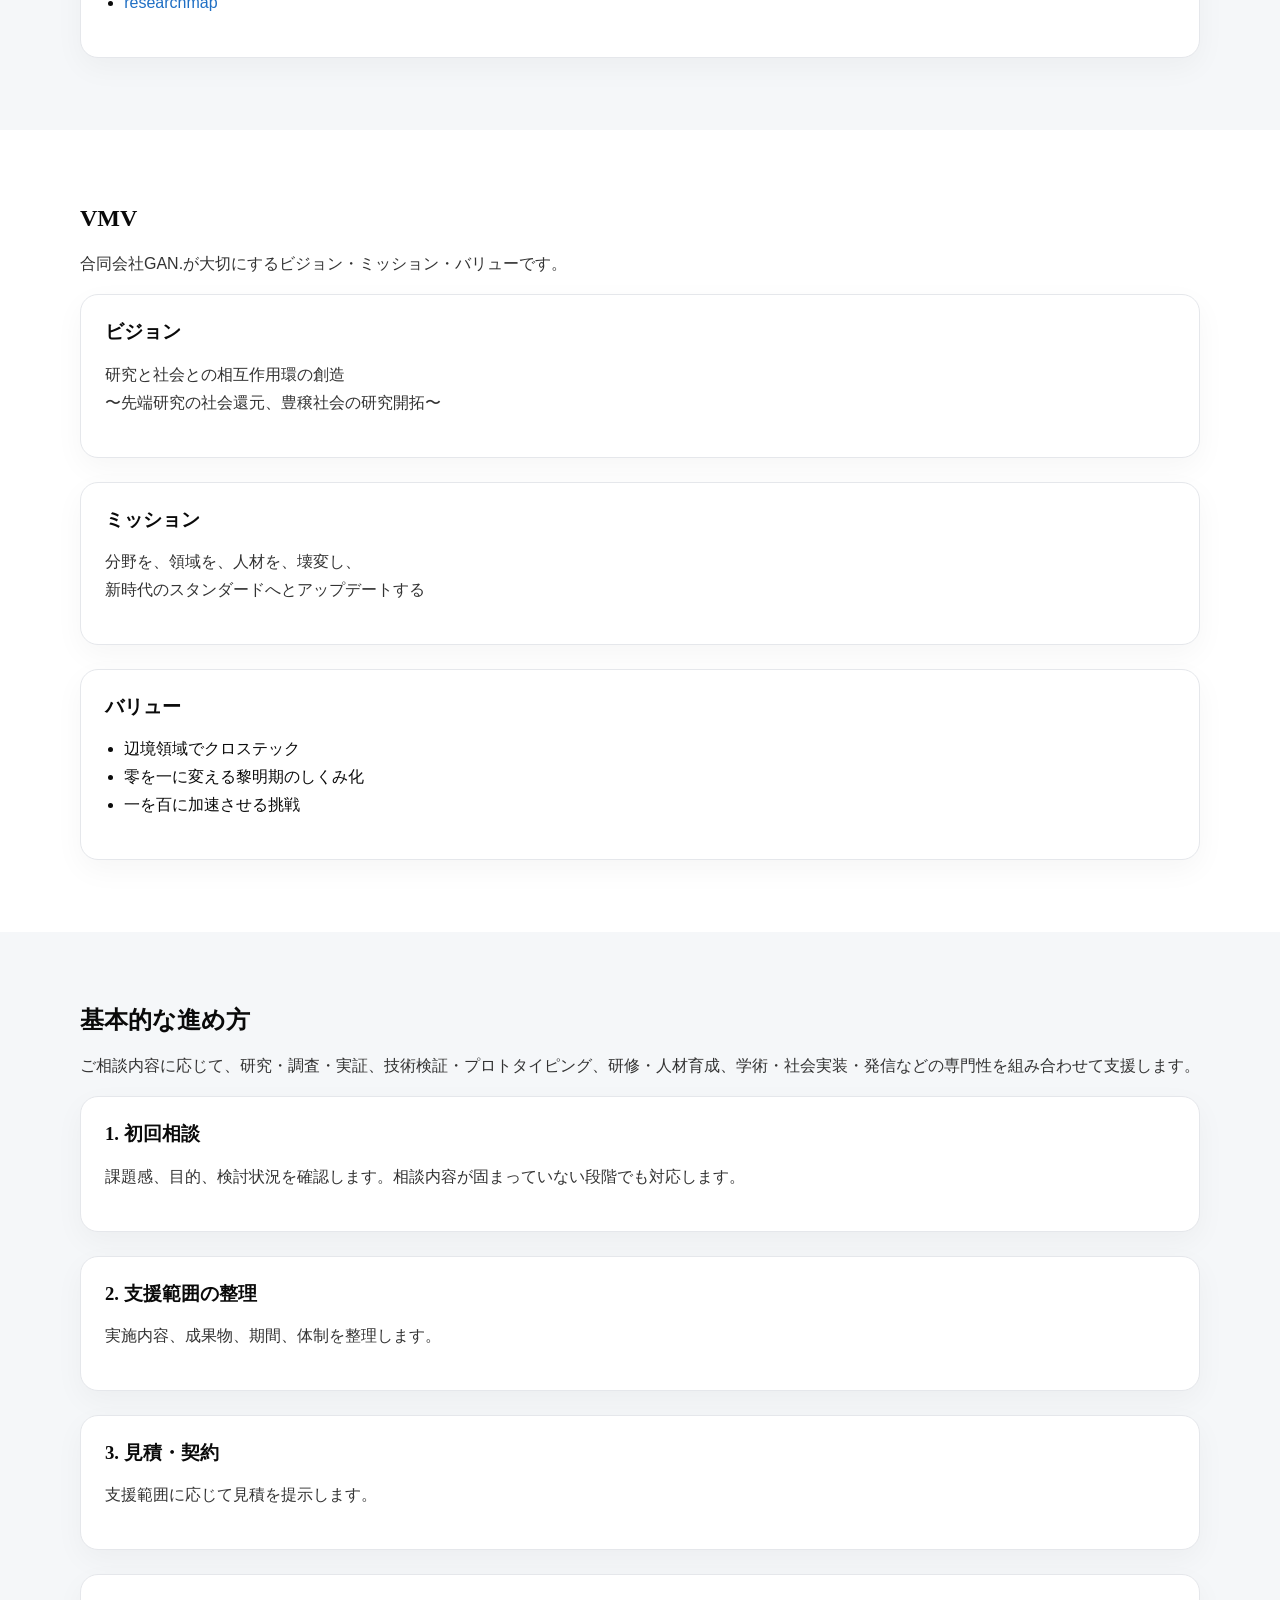
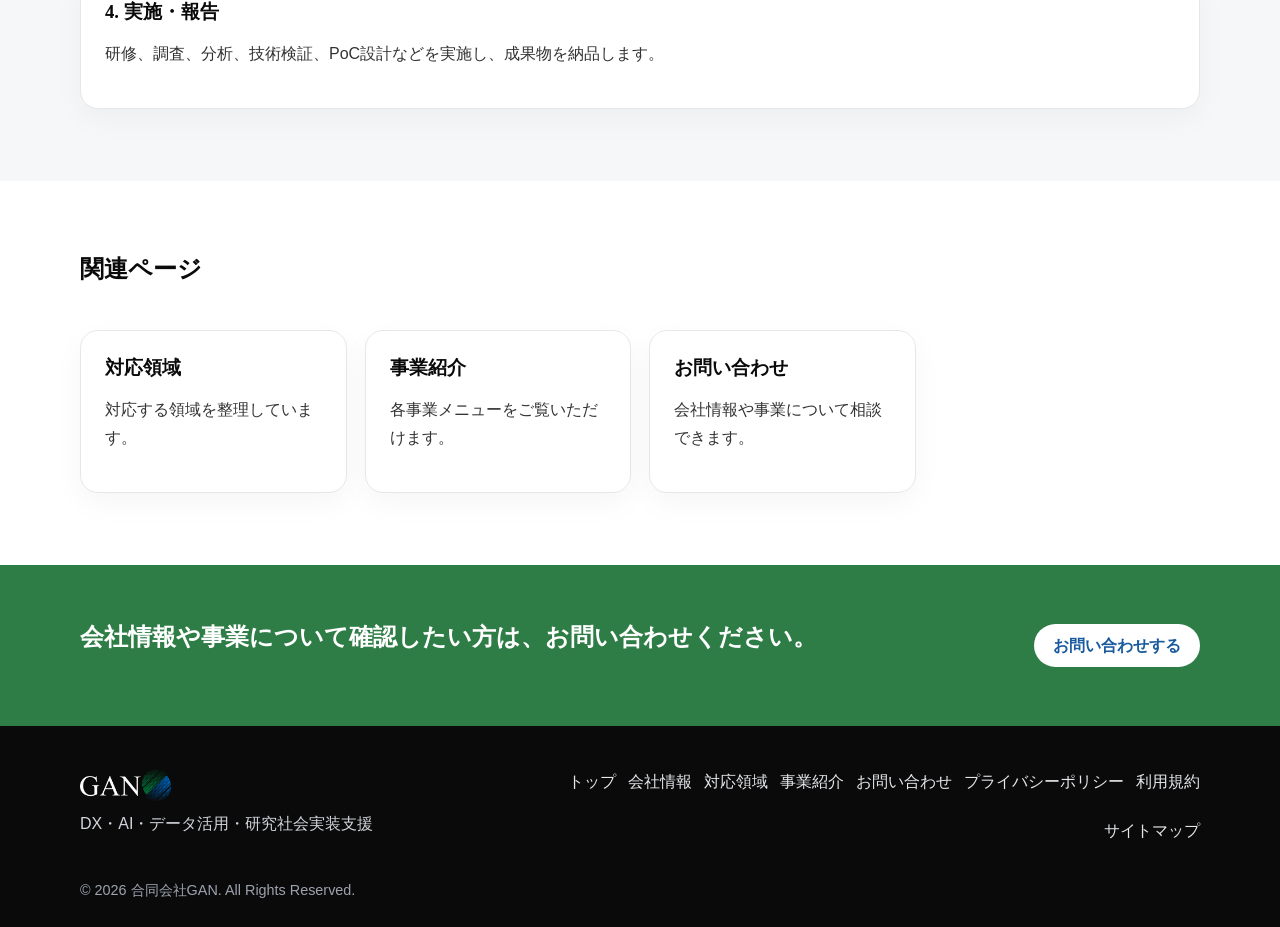
==== commit 33c7a041: "Update company.html" ====
--- a/company.html
+++ b/company.html
@@ -127,7 +127,7 @@
         </div>
         <div class="card">
           <h3>3. 見積・契約</h3>
-          <p>支援範囲に応じて見積を提示します。合同会社GAN.が契約主体となります。</p>
+          <p>支援範囲に応じて見積を提示します。</p>
         </div>
         <div class="card">
           <h3>4. 実施・報告</h3>
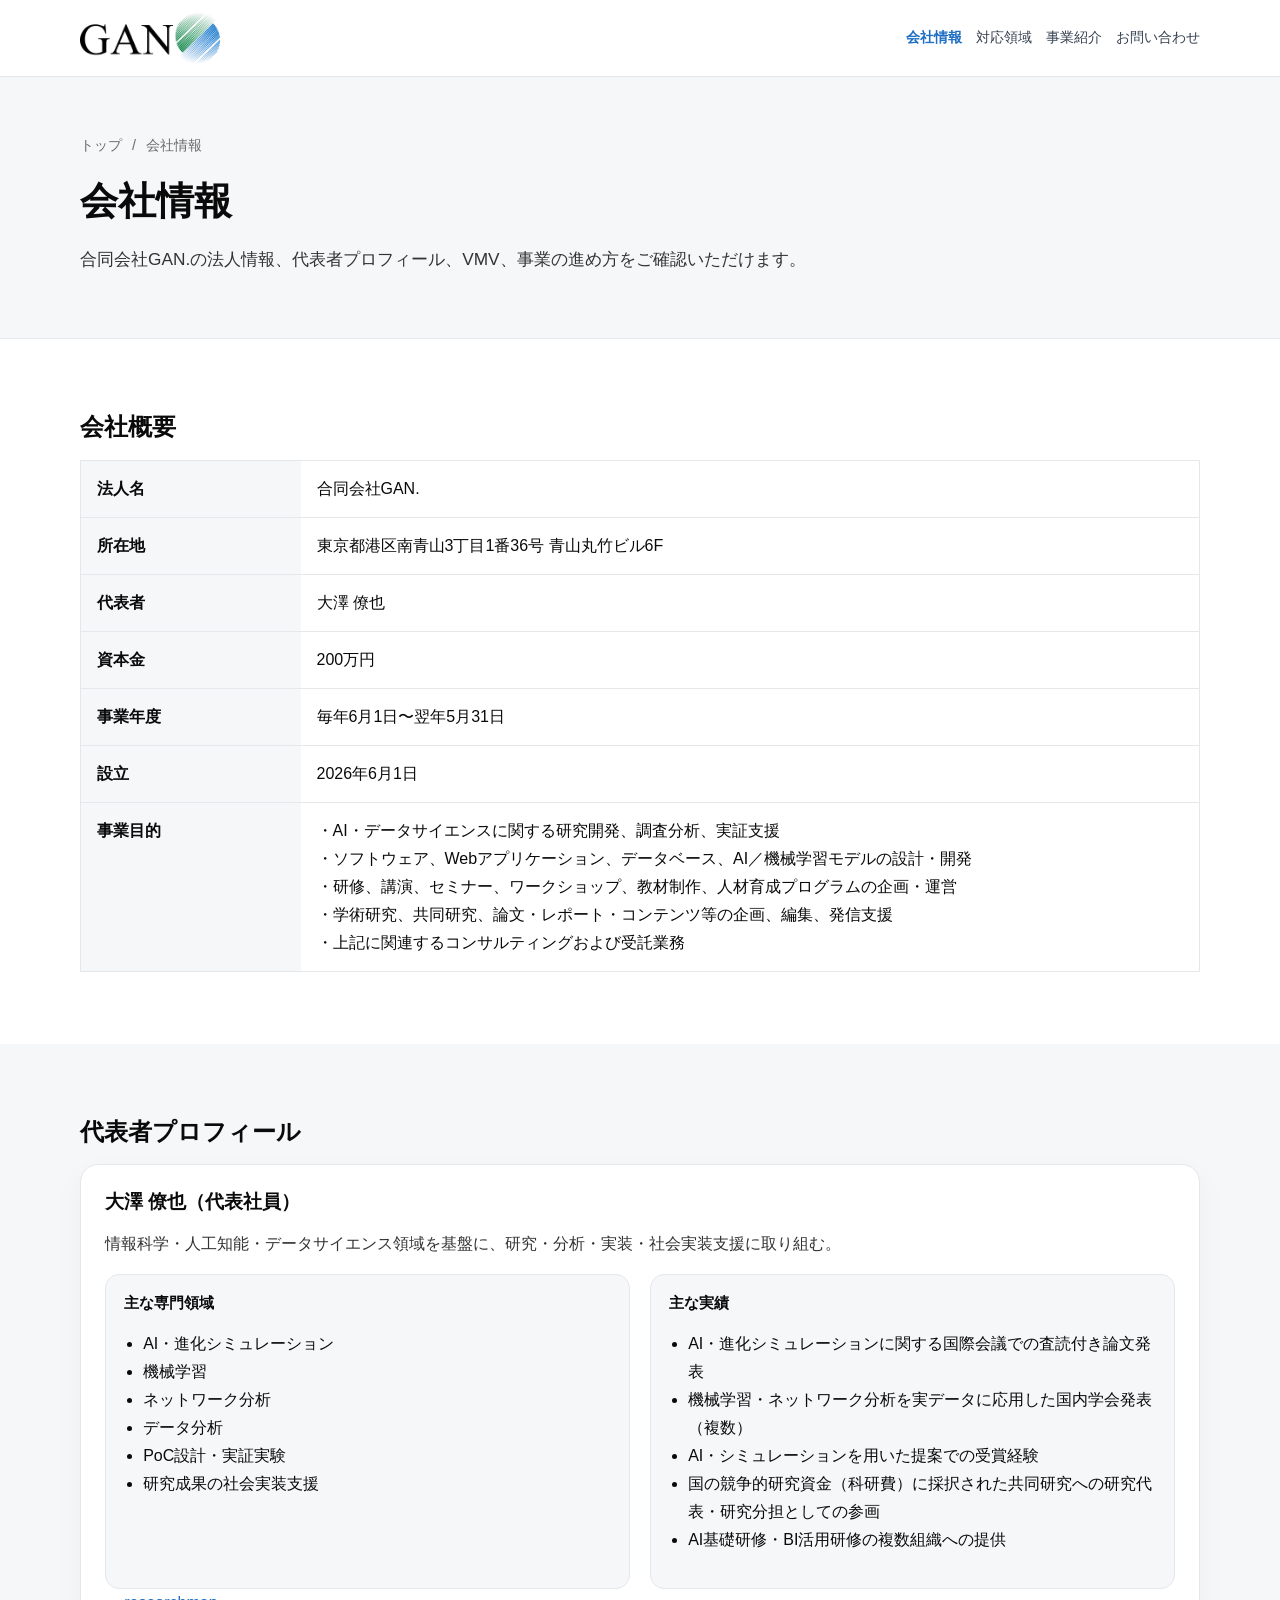
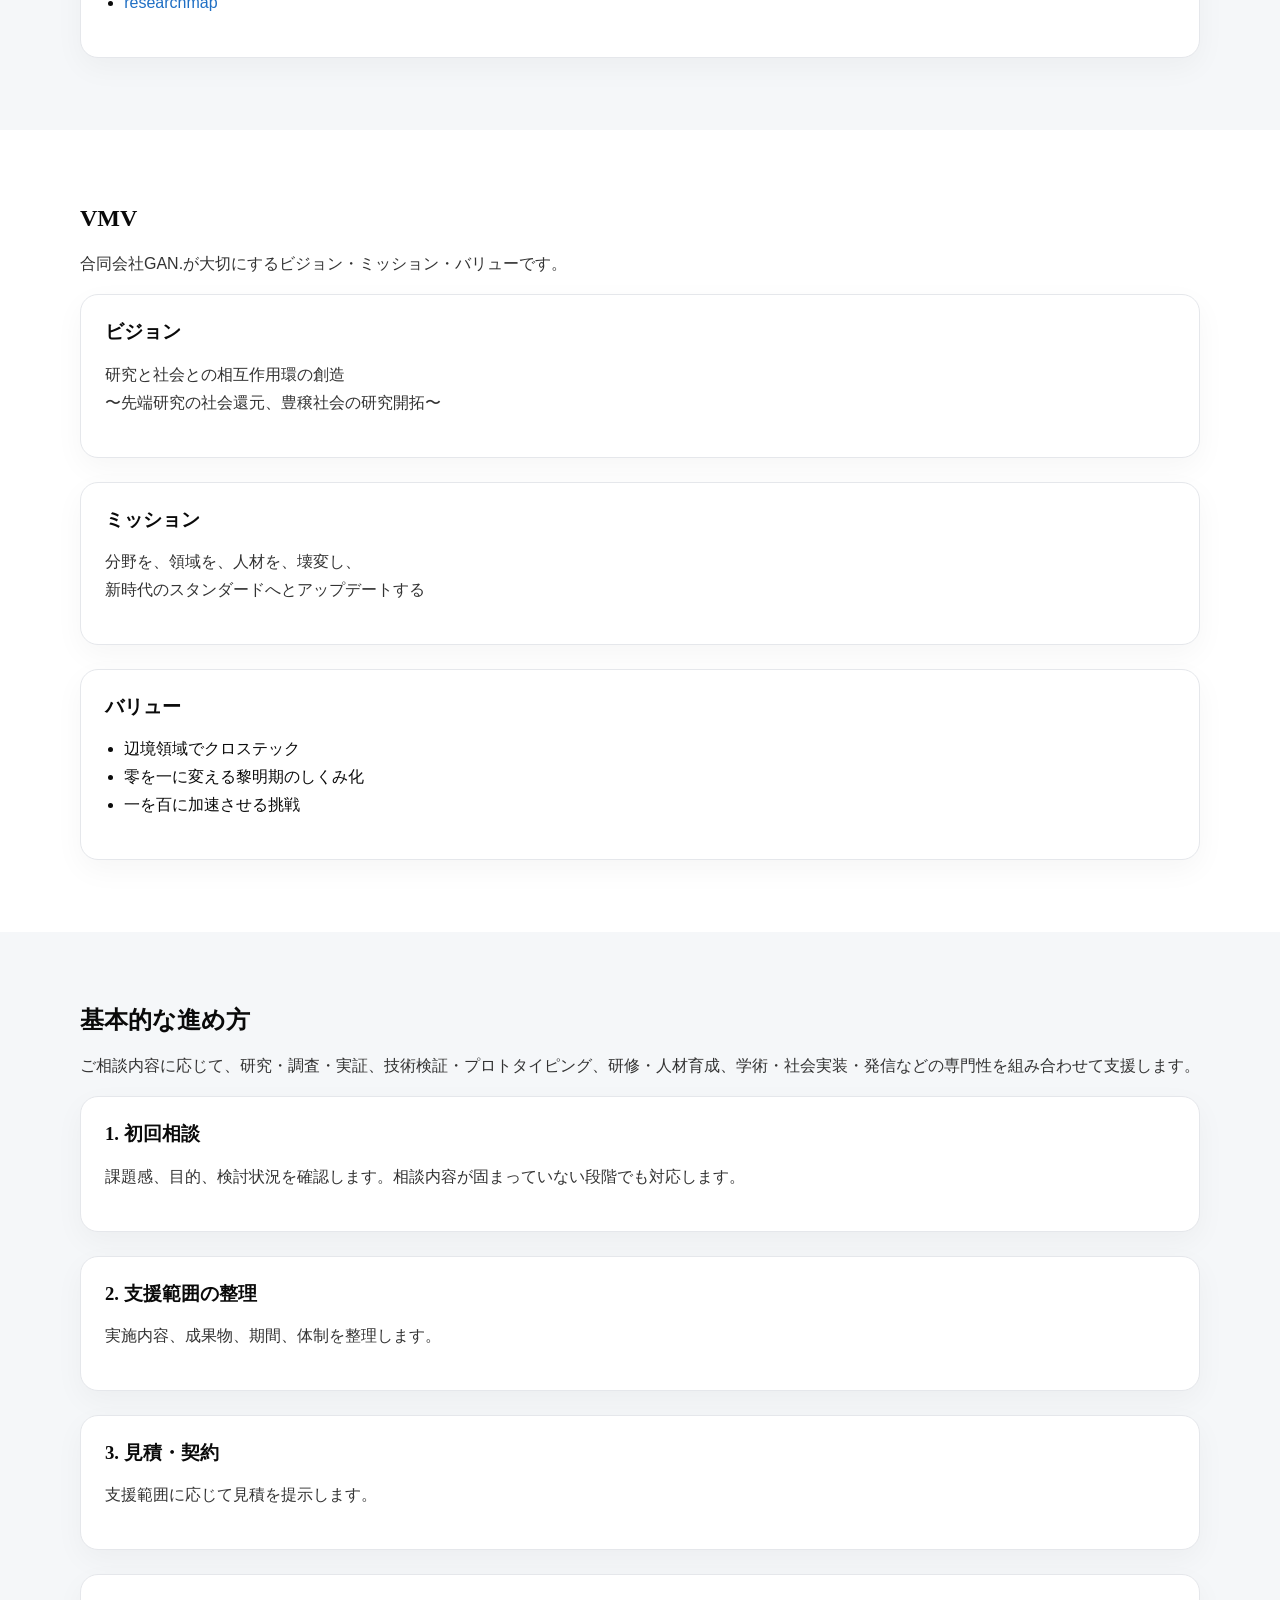
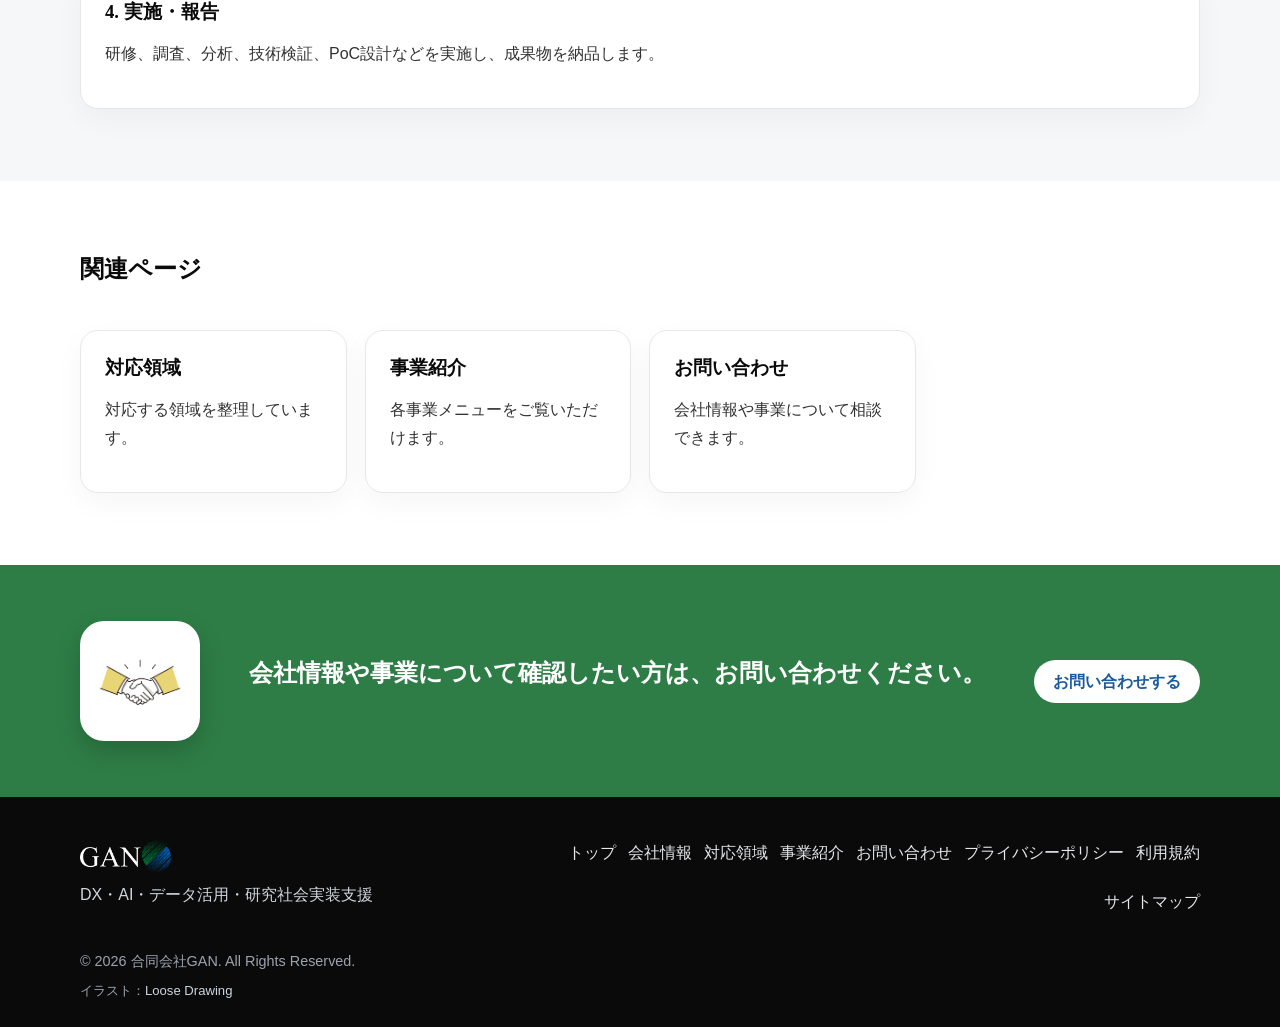
==== commit c1be0349: "Add illustrations and styles for visuals Add multiple illustration assets (illust/*.png) and integra" ====
--- a/company.html
+++ b/company.html
@@ -145,6 +145,9 @@
   </section>
   <section class="cta-section">
     <div class="container cta-inner">
+      <figure class="cta-illust" aria-hidden="true" style="margin:0">
+        <img src="/illust/handshake.png" alt="" width="130" height="130" loading="lazy" decoding="async">
+      </figure>
       <div><h2>会社情報や事業について確認したい方は、お問い合わせください。</h2></div>
       <a class="btn btn-primary" href="/contact.html">お問い合わせする</a>
     </div>
@@ -168,6 +171,7 @@
     </nav>
   </div>
   <div class="container copyright">© 2026 合同会社GAN. All Rights Reserved.</div>
+  <div class="container credit-line">イラスト：<a href="https://loosedrawing.com/" target="_blank" rel="noopener noreferrer">Loose Drawing</a></div>
 </footer>
 <script src="/script.js"></script>
 </body>
--- a/styles.css
+++ b/styles.css
@@ -71,9 +71,23 @@
 .btn-ghost:hover { text-decoration: none; background: var(--gan-blue-100); }
 
 /* Hero */
-.hero { padding: 88px 0; background: var(--gan-surface); }
+.hero { padding: 80px 0; background: var(--gan-surface); }
 .hero-grid { display: grid; grid-template-columns: 1.2fr .8fr; gap: 48px; align-items: center; }
-.hero h1 { font-size: clamp(2rem, 4vw, 3.7rem); }
+/* 見出しは横幅いっぱいに1行表示 */
+.hero-title {
+  font-size: clamp(2rem, 4.4vw, 3.6rem);
+  line-height: 1.2;
+  letter-spacing: .01em;
+  margin: 0 0 36px;
+  white-space: nowrap;
+}
+/* 見出しの下に「詳細文＋ボタン」と「画像」を2列で配置 */
+.hero-body {
+  display: grid;
+  grid-template-columns: 1fr .85fr;
+  gap: 56px;
+  align-items: center;
+}
 .lead { font-size: 1.08rem; color: var(--gan-ink-soft); }
 .hero-actions { display: flex; flex-wrap: wrap; gap: 12px; margin-top: 28px; }
 .hero-card { border-left: 5px solid var(--gan-green); }
@@ -149,6 +163,102 @@
 .footer-nav { display: flex; flex-wrap: wrap; gap: 12px; justify-content: flex-end; max-width: 650px; }
 .footer-nav a { color: #e5e7eb; }
 .copyright { margin-top: 24px; color: #9ca3af; font-size: .9rem; }
+
+/* ============================================================
+   Illustrations (loosedrawing.com フリーイラスト)
+   コンテンツ文面・構造は変更せず、視覚的な分かりやすさを補強する
+   ============================================================ */
+
+/* Hero 図版（見出しは全幅1行、下段で詳細文と2列） */
+.hero-text { min-width: 0; }
+.hero-figure { margin: 0; display: flex; align-items: center; justify-content: center; }
+.hero-figure img {
+  width: 100%; max-width: 380px; height: auto;
+  filter: drop-shadow(0 18px 36px rgba(31, 111, 196, .14));
+}
+
+/* セクション見出し横に添える小さなイラスト */
+.section-illust { display: flex; align-items: center; gap: 28px; flex-wrap: wrap; }
+.section-illust .section-illust-body { flex: 1 1 320px; min-width: 0; }
+.section-illust .section-illust-media {
+  flex: 0 0 200px; display: flex; align-items: center; justify-content: center;
+}
+.section-illust .section-illust-media img {
+  width: 100%; max-width: 220px; height: auto;
+  filter: drop-shadow(0 12px 28px rgba(10, 10, 10, .08));
+}
+.section-illust.reverse { flex-direction: row-reverse; }
+
+/* カード上部に丸いイラストアイコンを配置 */
+.card-illust {
+  width: 76px; height: 76px; border-radius: 18px;
+  background: var(--gan-blue-050);
+  display: flex; align-items: center; justify-content: center;
+  margin-bottom: 16px; overflow: hidden;
+}
+.card-illust img { width: 60px; height: 60px; object-fit: contain; }
+
+/* 詳細カード（対応領域・事業紹介）の見出し脇イラスト */
+.detail-card { position: relative; }
+.detail-head { display: flex; align-items: center; gap: 18px; margin-bottom: 4px; }
+.detail-head h2 { margin: 0; }
+.detail-illust {
+  flex: 0 0 84px; width: 84px; height: 84px; border-radius: 20px;
+  background: var(--gan-surface); border: 1px solid var(--gan-border);
+  display: flex; align-items: center; justify-content: center; overflow: hidden;
+}
+.detail-illust img { width: 64px; height: 64px; object-fit: contain; }
+
+/* アンカーナビ用のセクション区切りイラスト帯 */
+.illust-band {
+  display: flex; align-items: center; justify-content: center; gap: 40px;
+  flex-wrap: wrap;
+}
+.illust-band figure { margin: 0; text-align: center; max-width: 150px; }
+.illust-band img {
+  width: 120px; height: 120px; object-fit: contain;
+  filter: drop-shadow(0 12px 24px rgba(10, 10, 10, .06));
+}
+.illust-band figcaption { font-size: .82rem; color: var(--gan-muted); margin-top: 8px; }
+
+/* CTA セクションのイラスト
+   透過部分が緑背景を透かさないよう、白い角丸チップを敷く */
+.cta-inner .cta-illust {
+  flex: 0 0 120px;
+  width: 120px; height: 120px;
+  background: var(--gan-white);
+  border-radius: 24px;
+  display: flex; align-items: center; justify-content: center;
+  box-shadow: 0 10px 24px rgba(0, 0, 0, .18);
+}
+.cta-inner .cta-illust img {
+  width: 92px; height: 92px; object-fit: contain;
+}
+
+/* フォーム横などの補助イラスト */
+.aside-illust { text-align: center; margin: 8px 0 24px; }
+.aside-illust img { width: 100%; max-width: 240px; height: auto; }
+
+/* 出典クレジット */
+.credit-line { color: #9ca3af; font-size: .82rem; margin-top: 6px; }
+.credit-line a { color: #cbd5e1; }
+
+/* Responsive */
+@media (max-width: 960px) {
+  .hero-body { grid-template-columns: 1fr; gap: 32px; }
+  .hero-figure { order: -1; }
+  .hero-figure img { max-width: 280px; }
+  .section-illust .section-illust-media { flex-basis: 160px; }
+  .cta-inner .cta-illust { display: none; }
+}
+@media (max-width: 640px) {
+  .hero-title { white-space: normal; }
+  .section-illust { display: block; }
+  .section-illust .section-illust-media { margin-bottom: 20px; }
+  .detail-head { flex-direction: column; align-items: flex-start; gap: 12px; }
+  .illust-band { gap: 20px; }
+  .illust-band img { width: 88px; height: 88px; }
+}
 
 /* Responsive */
 @media (max-width: 960px) {
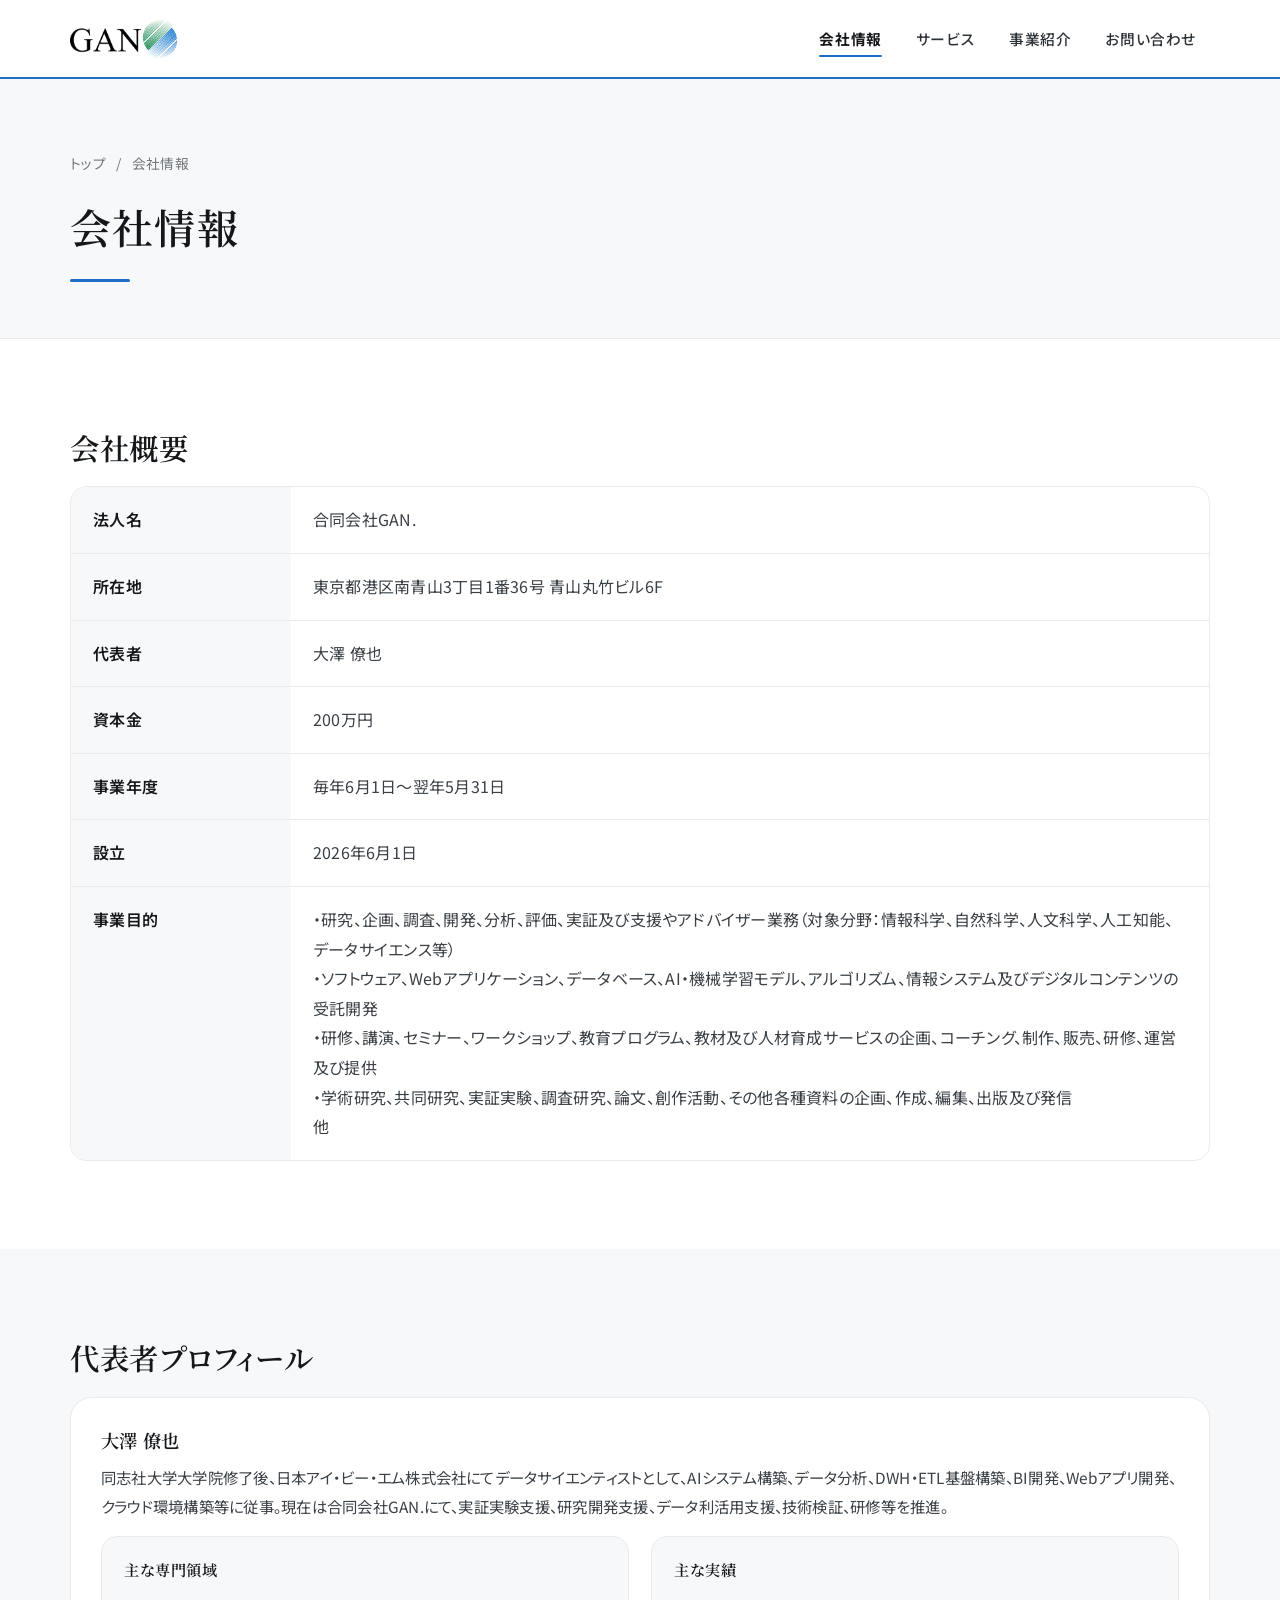
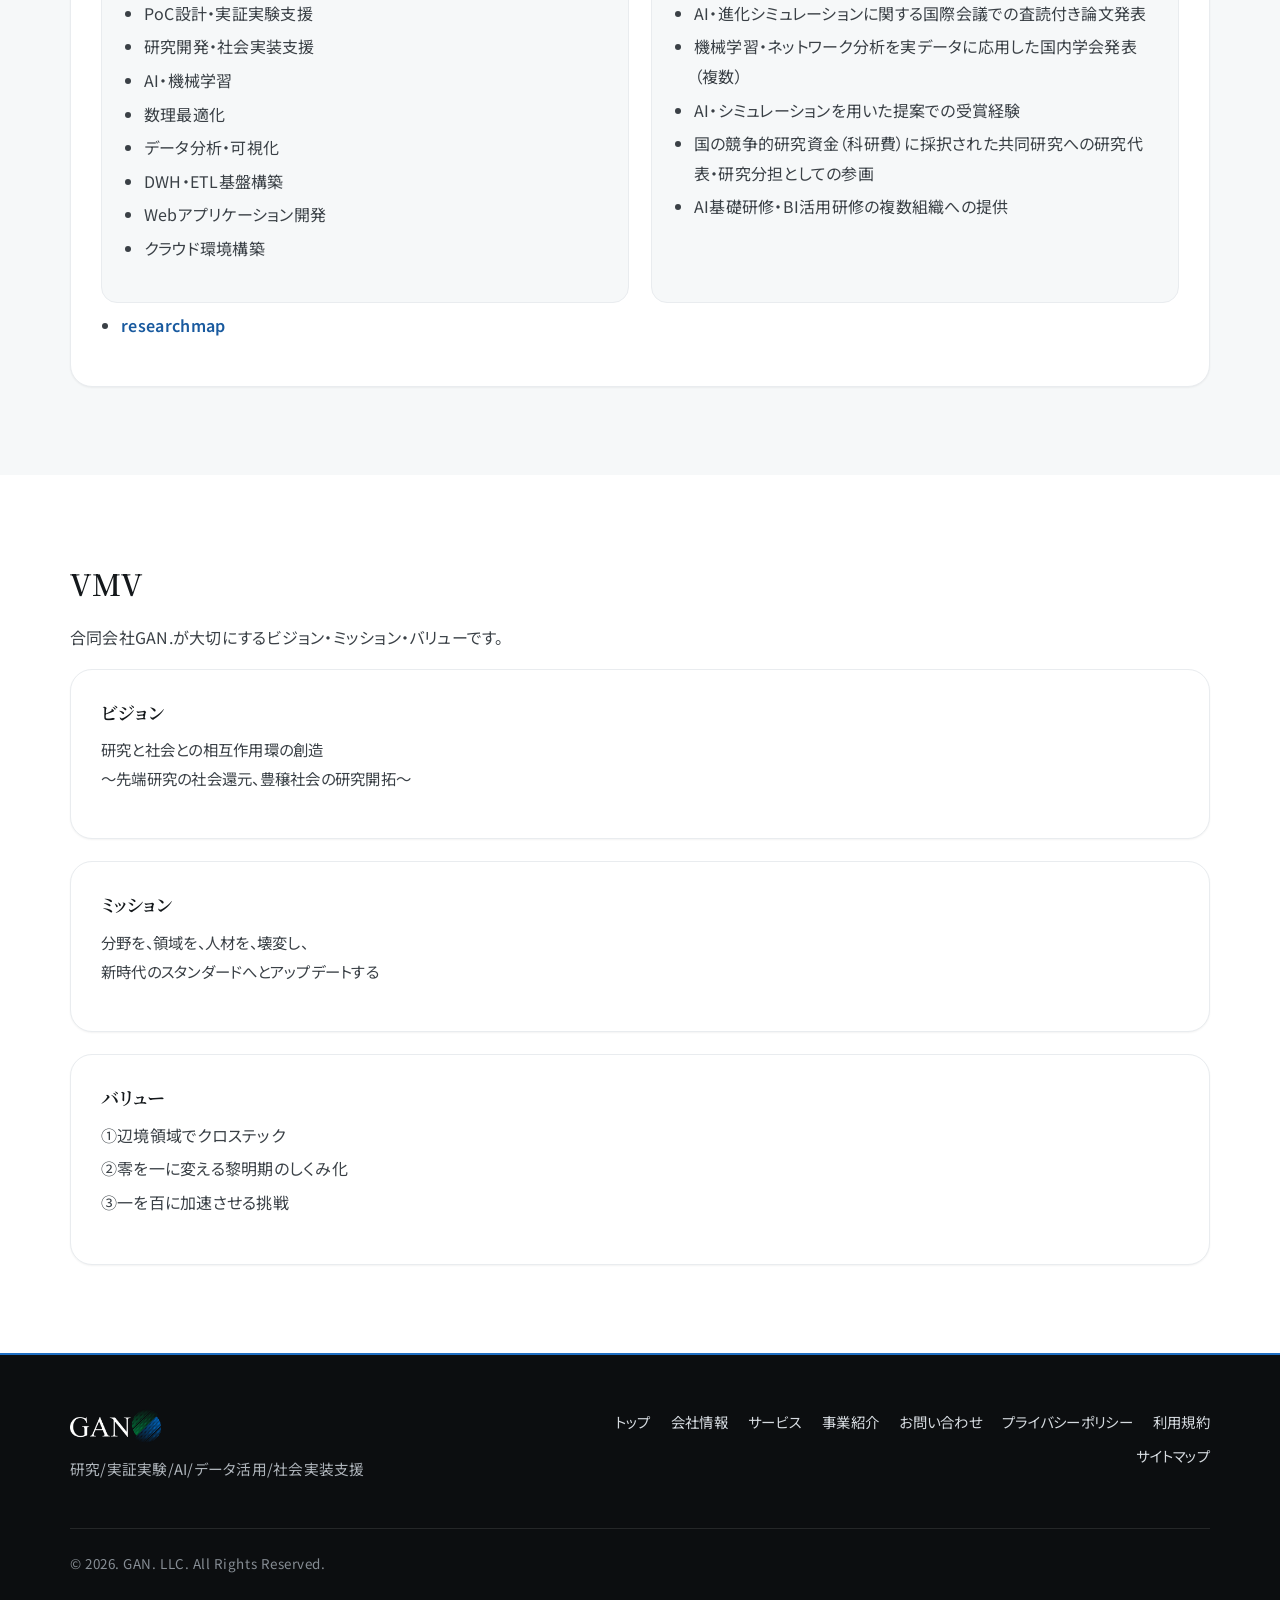
==== commit ab674fd7: "Rename navigation '対応領域' to 'サービス' Content refresh across site: rename navigation and footer label '" ====
--- a/company.html
+++ b/company.html
@@ -28,7 +28,7 @@
     </a>
     <button class="hamburger" type="button" aria-label="メニューを開閉" aria-expanded="false" aria-controls="global-nav"><span></span><span></span><span></span></button>
     <nav class="nav" id="global-nav" aria-label="グローバルナビゲーション">
-      <a href="/company.html" class="is-current">会社情報</a><a href="/support-areas.html" class="">対応領域</a><a href="/services.html" class="">事業紹介</a><a href="/contact.html" class="">お問い合わせ</a>
+      <a href="/company.html" class="is-current">会社情報</a><a href="/support-areas.html" class="">サービス</a><a href="/services.html" class="">事業紹介</a><a href="/contact.html" class="">お問い合わせ</a>
     </nav>
   </div>
 </header>
@@ -37,7 +37,6 @@
     <div class="container">
       <nav class="breadcrumb" aria-label="パンくず"><a href="/index.html">トップ</a><span>/</span><span>会社情報</span></nav>
       <h1>会社情報</h1>
-      <p class="lead">合同会社GAN.の法人情報、代表者プロフィール、VMV、事業の進め方をご確認いただけます。</p>
     </div>
   </section>
 
@@ -53,11 +52,11 @@
           <tr><th>事業年度</th><td>毎年6月1日〜翌年5月31日</td></tr>
           <tr><th>設立</th><td>2026年6月1日</td></tr>
           <tr><th>事業目的</th><td>
-            ・AI・データサイエンスに関する研究開発、調査分析、実証支援<br>
-            ・ソフトウェア、Webアプリケーション、データベース、AI／機械学習モデルの設計・開発<br>
-            ・研修、講演、セミナー、ワークショップ、教材制作、人材育成プログラムの企画・運営<br>
-            ・学術研究、共同研究、論文・レポート・コンテンツ等の企画、編集、発信支援<br>
-            ・上記に関連するコンサルティングおよび受託業務
+            ・研究、企画、調査、開発、分析、評価、実証及び支援やアドバイザー業務（対象分野：情報科学、自然科学、人文科学、人工知能、データサイエンス等）<br>
+            ・ソフトウェア、Webアプリケーション、データベース、AI・機械学習モデル、アルゴリズム、情報システム及びデジタルコンテンツの受託開発<br>
+            ・研修、講演、セミナー、ワークショップ、教育プログラム、教材及び人材育成サービスの企画、コーチング、制作、販売、研修、運営及び提供<br>
+            ・学術研究、共同研究、実証実験、調査研究、論文、創作活動、その他各種資料の企画、作成、編集、出版及び発信<br>
+            他
           </td></tr>
         </tbody>
       </table>
@@ -68,18 +67,20 @@
     <div class="container">
       <h2>代表者プロフィール</h2>
       <div class="card">
-        <h3>大澤 僚也（代表社員）</h3>
-        <p>情報科学・人工知能・データサイエンス領域を基盤に、研究・分析・実装・社会実装支援に取り組む。</p>
+        <h3>大澤 僚也</h3>
+        <p>同志社大学大学院修了後、日本アイ・ビー・エム株式会社にてデータサイエンティストとして、AIシステム構築、データ分析、DWH・ETL基盤構築、BI開発、Webアプリ開発、クラウド環境構築等に従事。現在は合同会社GAN.にて、実証実験支援、研究開発支援、データ利活用支援、技術検証、研修等を推進。</p>
         <div class="info-list">
           <div>
             <h4>主な専門領域</h4>
             <ul>
-              <li>AI・進化シミュレーション</li>
-              <li>機械学習</li>
-              <li>ネットワーク分析</li>
-              <li>データ分析</li>
-              <li>PoC設計・実証実験</li>
-              <li>研究成果の社会実装支援</li>
+              <li>PoC設計・実証実験支援</li>
+              <li>研究開発・社会実装支援</li>
+              <li>AI・機械学習</li>
+              <li>数理最適化</li>
+              <li>データ分析・可視化</li>
+              <li>DWH・ETL基盤構築</li>
+              <li>Webアプリケーション開発</li>
+              <li>クラウド環境構築</li>
             </ul>
           </div>
           <div>
@@ -107,62 +108,22 @@
       <div class="stacked">
         <article class="card"><h3>ビジョン</h3><p>研究と社会との相互作用環の創造<br>〜先端研究の社会還元、豊穣社会の研究開拓〜</p></article>
         <article class="card"><h3>ミッション</h3><p>分野を、領域を、人材を、壊変し、<br>新時代のスタンダードへとアップデートする</p></article>
-        <article class="card"><h3>バリュー</h3><ul><li>辺境領域でクロステック</li><li>零を一に変える黎明期のしくみ化</li><li>一を百に加速させる挑戦</li></ul></article>
+        <article class="card"><h3>バリュー</h3><ul style="list-style:none;padding-left:0"><li>①辺境領域でクロステック</li><li>②零を一に変える黎明期のしくみ化</li><li>③一を百に加速させる挑戦</li></ul></article>
       </div>
     </div>
   </section>
 
-  <section class="section light">
-    <div class="container">
-      <h2>基本的な進め方</h2>
-      <p>ご相談内容に応じて、研究・調査・実証、技術検証・プロトタイピング、研修・人材育成、学術・社会実装・発信などの専門性を組み合わせて支援します。</p>
-      <div class="stacked">
-        <div class="card">
-          <h3>1. 初回相談</h3>
-          <p>課題感、目的、検討状況を確認します。相談内容が固まっていない段階でも対応します。</p>
-        </div>
-        <div class="card">
-          <h3>2. 支援範囲の整理</h3>
-          <p>実施内容、成果物、期間、体制を整理します。</p>
-        </div>
-        <div class="card">
-          <h3>3. 見積・契約</h3>
-          <p>支援範囲に応じて見積を提示します。</p>
-        </div>
-        <div class="card">
-          <h3>4. 実施・報告</h3>
-          <p>研修、調査、分析、技術検証、PoC設計などを実施し、成果物を納品します。</p>
-        </div>
-      </div>
-    </div>
-  </section>
-
-  <section class="section">
-    <div class="container">
-      <div class="section-head"><h2>関連ページ</h2></div>
-      <div class="related-links"><a class="card" href="/support-areas.html"><h3>対応領域</h3><p>対応する領域を整理しています。</p></a><a class="card" href="/services.html"><h3>事業紹介</h3><p>各事業メニューをご覧いただけます。</p></a><a class="card" href="/contact.html"><h3>お問い合わせ</h3><p>会社情報や事業について相談できます。</p></a></div>
-    </div>
-  </section>
-  <section class="cta-section">
-    <div class="container cta-inner">
-      <figure class="cta-illust" aria-hidden="true" style="margin:0">
-        <img src="/illust/handshake.png" alt="" width="130" height="130" loading="lazy" decoding="async">
-      </figure>
-      <div><h2>会社情報や事業について確認したい方は、お問い合わせください。</h2></div>
-      <a class="btn btn-primary" href="/contact.html">お問い合わせする</a>
-    </div>
-  </section>
 </main>
 <footer class="site-footer">
   <div class="container footer-inner">
     <div>
       <p class="footer-logo"><img class="footer-logo-img" src="/logo-white.png" alt="合同会社GAN."></p>
-      <p>DX・AI・データ活用・研究社会実装支援</p>
+      <p>研究/実証実験/AI/データ活用/社会実装支援</p>
     </div>
     <nav class="footer-nav" aria-label="フッターナビゲーション">
       <a href="/index.html">トップ</a>
       <a href="/company.html">会社情報</a>
-      <a href="/support-areas.html">対応領域</a>
+      <a href="/support-areas.html">サービス</a>
       <a href="/services.html">事業紹介</a>
       <a href="/contact.html">お問い合わせ</a>
       <a href="/privacy.html">プライバシーポリシー</a>
@@ -170,8 +131,7 @@
       <a href="/sitemap.html">サイトマップ</a>
     </nav>
   </div>
-  <div class="container copyright">© 2026 合同会社GAN. All Rights Reserved.</div>
-  <div class="container credit-line">イラスト：<a href="https://loosedrawing.com/" target="_blank" rel="noopener noreferrer">Loose Drawing</a></div>
+  <div class="container copyright">© 2026. GAN. LLC. All Rights Reserved.</div>
 </footer>
 <script src="/script.js"></script>
 </body>
--- a/styles.css
+++ b/styles.css
@@ -1,290 +1,479 @@
-/* ============================================================
-   合同会社GAN. ブランドスタイル
-   GANブランド: 黒ワードマーク + 緑→青の円形マーク
-   配色トークンは :root に集約。
+@import url('https://fonts.googleapis.com/css2?family=Noto+Sans+JP:wght@400;500;600;700&family=Noto+Serif+JP:wght@400;500;600;700&display=swap');
+
+/* ============================================================
+   合同会社GAN. ブランドスタイル（リファイン版 / refined）
+   GANブランド: 黒セリフ・ワードマーク + 緑→青のハッチ円形マーク
+   方向性: 洗練・先進的（研究らしい上品な明朝 × 都会的な余白）
+   本文・ページ構造は不変。視覚デザインのみブラッシュアップ。
    ============================================================ */
 :root {
-  /* Brand core (gan-brand skill) */
-  --gan-black: #0A0A0A;
+  /* Brand core */
+  --gan-black: #0c0e10;
   --gan-green: #2E7D46;
   --gan-blue: #1F6FC4;
-  --gan-white: #FFFFFF;
-  --gan-gray: #6B6B6B;
-  --gan-gradient: linear-gradient(45deg, #2E7D46 0%, #1F6FC4 100%); /* ロゴマーク専用 / logo mark only */
-
-  /* Typography (gan-brand skill) */
-  --font-heading: Georgia, "Times New Roman", serif;
-  --font-body:    "Helvetica Neue", Arial, sans-serif;
-
-  /* Derived accent tints (緑/青ベース) */
-  --gan-blue-strong: #195a9f;          /* hover / 濃いめ青 */
-  --gan-blue-050: #eef4fb;             /* ghost / outline hover 背景 */
-  --gan-blue-100: #dbe9f8;             /* badge 背景 */
-  --gan-blue-200: #bcd5ef;             /* card hover border */
+  --gan-white: #ffffff;
+  --gan-gray: #6b7177;
+  --gan-gradient: linear-gradient(118deg, #2E7D46 0%, #2f86a6 52%, #1F6FC4 100%);
+
+  /* Typography */
+  --font-heading: "Noto Serif JP", Georgia, "Times New Roman", serif;
+  --font-body:    "Noto Sans JP", "Helvetica Neue", Arial, sans-serif;
+
+  /* Derived accent tints */
+  --gan-green-strong: #246b3b;
+  --gan-blue-strong: #195a9f;
+  --gan-blue-050: #f0f5fb;
+  --gan-blue-100: #e2edf9;
+  --gan-blue-200: #c4daf2;
 
   /* Text & surfaces */
-  --gan-ink: #0A0A0A;                  /* 見出し・本文 */
-  --gan-ink-soft: #333333;             /* 段落本文（可読性確保・AA） */
-  --gan-muted: #6B6B6B;                /* 補助テキスト */
-  --gan-border: #e5e7eb;               /* 中立ボーダー */
-  --gan-surface: #f5f7f9;              /* 明るいセクション背景 */
+  --gan-ink: #14181b;                  /* 見出し */
+  --gan-ink-soft: #3a4046;             /* 段落本文（AA確保） */
+  --gan-muted: #71777d;                /* 補助テキスト */
+  --gan-border: #e9ecef;               /* 中立ボーダー */
+  --gan-border-strong: #d9dee2;
+  --gan-surface: #f6f8f9;              /* 明るいセクション背景 */
+  --gan-surface-2: #eef2f4;
+
+  /* Elevation */
+  --shadow-sm: 0 1px 2px rgba(12, 14, 16, .05);
+  --shadow-md: 0 6px 22px rgba(15, 30, 48, .07);
+  --shadow-lg: 0 20px 50px rgba(15, 30, 48, .10);
+
+  --radius: 16px;
+  --radius-lg: 22px;
+  --maxw: 1140px;
+  --ease: cubic-bezier(.22, .61, .36, 1);
 }
 
 * { box-sizing: border-box; }
-html { scroll-behavior: smooth; scroll-padding-top: 88px; }
+html { scroll-behavior: smooth; scroll-padding-top: 96px; -webkit-text-size-adjust: 100%; }
 body {
   margin: 0;
   font-family: var(--font-body);
+  color: var(--gan-ink-soft);
+  background: var(--gan-white);
+  line-height: 1.85;
+  font-size: 16px;
+  font-feature-settings: "palt" 1;          /* 和文のツメ組み */
+  letter-spacing: .015em;
+  -webkit-font-smoothing: antialiased;
+  text-rendering: optimizeLegibility;
+}
+
+a { color: var(--gan-blue-strong); text-decoration: none; transition: color .2s var(--ease); }
+a:hover { color: var(--gan-blue); text-decoration: none; }
+
+h1, h2, h3, h4 {
+  font-family: var(--font-heading);
+  line-height: 1.42;
+  margin: 0 0 18px;
   color: var(--gan-ink);
+  font-weight: 600;
+  letter-spacing: .02em;
+}
+h2 { font-size: clamp(1.45rem, 2.3vw, 1.9rem); }
+h3 { font-size: 1.14rem; font-weight: 600; }
+h4 { font-size: .95rem; font-weight: 600; color: var(--gan-ink); letter-spacing: .04em; }
+p { margin: 0 0 16px; color: var(--gan-ink-soft); }
+strong { font-weight: 700; color: var(--gan-ink); }
+ul { margin: 0 0 16px; padding-left: 1.25em; }
+li { margin: 4px 0; }
+::selection { background: rgba(31, 111, 196, .16); }
+
+.container { width: min(var(--maxw), calc(100% - 48px)); margin: 0 auto; }
+
+/* ============================================================
+   Header
+   ============================================================ */
+.site-header {
+  position: sticky; top: 0; z-index: 30;
+  background: rgba(255, 255, 255, .82);
+  backdrop-filter: saturate(180%) blur(14px);
+  -webkit-backdrop-filter: saturate(180%) blur(14px);
+  border-bottom: 1px solid var(--gan-border);
+}
+/* ブランドブルーのヘアラインをヘッダー直下に（控えめなアクセント） */
+.site-header::after {
+  content: ""; position: absolute; left: 0; right: 0; bottom: -1px; height: 2px;
+  background: var(--gan-blue);
+}
+.header-inner { min-height: 78px; display: flex; align-items: center; justify-content: space-between; gap: 24px; }
+.logo { display: flex; align-items: center; gap: 4px; color: var(--gan-ink); min-width: auto; }
+.logo:hover { text-decoration: none; opacity: .82; transition: opacity .2s var(--ease); }
+.logo-main { display: block; height: 40px; width: auto; }
+.logo-sub { font-size: .76rem; color: var(--gan-muted); }
+
+.nav { display: flex; align-items: center; gap: 6px; font-size: .92rem; }
+.nav a {
+  position: relative; color: #2b3137; font-weight: 500;
+  padding: 8px 14px; border-radius: 10px;
+  letter-spacing: .04em;
+  transition: color .2s var(--ease), background .2s var(--ease);
+}
+.nav a::after {
+  content: ""; position: absolute; left: 14px; right: 14px; bottom: 4px; height: 1.5px;
+  background: var(--gan-blue); border-radius: 2px;
+  transform: scaleX(0); transform-origin: left; opacity: 0;
+  transition: transform .28s var(--ease), opacity .2s var(--ease);
+}
+.nav a:hover { color: var(--gan-ink); background: var(--gan-surface); }
+.nav a:hover::after { transform: scaleX(1); opacity: .85; }
+.nav a.is-current { color: var(--gan-ink); font-weight: 700; }
+.nav a.is-current::after { transform: scaleX(1); opacity: 1; }
+
+.hamburger {
+  display: none; width: 46px; height: 46px;
+  border: 1px solid var(--gan-border-strong); background: var(--gan-white);
+  border-radius: 12px; align-items: center; justify-content: center; flex-direction: column; gap: 5px;
+  cursor: pointer; transition: border-color .2s var(--ease);
+}
+.hamburger:hover { border-color: var(--gan-blue-200); }
+.hamburger span { width: 20px; height: 1.5px; background: var(--gan-ink); display: block; }
+
+/* ============================================================
+   Buttons
+   ============================================================ */
+.btn {
+  display: inline-flex; align-items: center; justify-content: center; gap: 8px;
+  border-radius: 999px; padding: 13px 26px;
+  font-family: var(--font-body); font-weight: 600; font-size: .95rem; letter-spacing: .03em;
+  border: 1px solid transparent; line-height: 1.2; cursor: pointer; white-space: nowrap;
+  transition: transform .22s var(--ease), box-shadow .22s var(--ease), background .22s var(--ease), border-color .22s var(--ease), color .2s var(--ease);
+}
+.btn-primary { background: var(--gan-green); color: var(--gan-white) !important; box-shadow: 0 1px 2px rgba(36, 107, 59, .25), 0 8px 20px rgba(36, 107, 59, .16); }
+.btn-primary:hover { background: var(--gan-green-strong); transform: translateY(-2px); box-shadow: 0 2px 4px rgba(36, 107, 59, .25), 0 14px 28px rgba(36, 107, 59, .22); text-decoration: none; }
+.btn-outline { border-color: var(--gan-border-strong); color: var(--gan-ink); background: var(--gan-white); }
+.btn-outline:hover { border-color: var(--gan-ink); background: var(--gan-surface); transform: translateY(-2px); box-shadow: var(--shadow-sm); text-decoration: none; }
+.btn-ghost { color: var(--gan-blue-strong); background: var(--gan-blue-050); }
+.btn-ghost:hover { background: var(--gan-blue-100); text-decoration: none; }
+
+/* ============================================================
+   Hero
+   ============================================================ */
+.hero {
+  padding: 96px 0 92px; position: relative; overflow: hidden;
+  background: var(--gan-surface);
+}
+.hero .container { position: relative; z-index: 1; }
+.hero-grid { display: grid; grid-template-columns: 1.2fr .8fr; gap: 48px; align-items: center; }
+.hero-title {
+  font-size: clamp(2rem, 4.1vw, 3.35rem);
+  line-height: 1.34;
+  letter-spacing: .035em;
+  font-weight: 600;
+  margin: 0 0 40px;
+  text-wrap: balance;
+  color: var(--gan-ink);
+}
+/* 見出し下の短いグラデーション罫（先進的なアクセント） */
+.hero-title::after {
+  content: ""; display: block; width: 72px; height: 3px; margin-top: 26px;
+  background: var(--gan-blue); border-radius: 3px;
+}
+.hero-body { display: grid; grid-template-columns: 1fr .85fr; gap: 60px; align-items: center; }
+.lead { font-size: 1.06rem; line-height: 1.95; color: var(--gan-ink-soft); }
+.hero-actions { display: flex; flex-wrap: wrap; gap: 14px; margin-top: 34px; }
+.hero-card { border-left: 3px solid var(--gan-green); }
+
+.hero-text { min-width: 0; }
+.hero-figure { margin: 0; position: relative; display: flex; align-items: center; justify-content: center; }
+/* イラスト背後の無地サークル（フラットなスポットライト） */
+.hero-figure::before {
+  content: ""; position: absolute; z-index: 0;
+  width: min(92%, 340px); aspect-ratio: 1; border-radius: 50%;
   background: var(--gan-white);
-  line-height: 1.75;
-}
-a { color: var(--gan-blue); text-decoration: none; }
-a:hover { text-decoration: underline; }
-h1, h2, h3, h4 { font-family: var(--font-heading); line-height: 1.35; margin: 0 0 16px; color: var(--gan-ink); }
-h4 { font-size: .95rem; }
-p { margin: 0 0 16px; color: var(--gan-ink-soft); }
-ul { margin: 0 0 16px; padding-left: 1.2em; }
-
-.container { width: min(1120px, calc(100% - 40px)); margin: 0 auto; }
-
-/* Header */
-.site-header { position: sticky; top: 0; z-index: 20; background: rgba(255, 255, 255, .96); border-bottom: 1px solid var(--gan-border); }
-.header-inner { min-height: 76px; display: flex; align-items: center; justify-content: space-between; gap: 24px; }
-.logo { display: flex; flex-direction: column; align-items: flex-start; gap: 4px; color: var(--gan-ink); min-width: 210px; }
-.logo:hover { text-decoration: none; }
-.logo-main { display: block; height: 52px; width: auto; } /* 公式ロゴ画像（GAN + マーク） */
-.logo-sub { font-size: .76rem; color: var(--gan-muted); }
-.nav { display: flex; align-items: center; gap: 14px; font-size: .9rem; }
-.nav a { color: #374151; }
-.nav a.is-current { color: var(--gan-blue); font-weight: 700; }
-.hamburger { display: none; width: 44px; height: 44px; border: 1px solid var(--gan-border); background: var(--gan-white); border-radius: 12px; align-items: center; justify-content: center; flex-direction: column; gap: 5px; }
-.hamburger span { width: 20px; height: 2px; background: var(--gan-ink); display: block; }
-
-/* Buttons */
-.btn { display: inline-flex; align-items: center; justify-content: center; gap: 8px; border-radius: 999px; padding: 11px 18px; font-weight: 700; border: 1px solid transparent; line-height: 1.2; cursor: pointer; }
-.btn-primary { background: var(--gan-green); color: var(--gan-white) !important; }
-.btn-primary:hover { filter: brightness(1.06); text-decoration: none; }
-.btn-outline { border-color: var(--gan-blue); color: var(--gan-blue); background: var(--gan-white); }
-.btn-outline:hover { background: var(--gan-blue-050); text-decoration: none; }
-.btn-ghost { color: var(--gan-blue); background: var(--gan-blue-050); }
-.btn-ghost:hover { text-decoration: none; background: var(--gan-blue-100); }
-
-/* Hero */
-.hero { padding: 80px 0; background: var(--gan-surface); }
-.hero-grid { display: grid; grid-template-columns: 1.2fr .8fr; gap: 48px; align-items: center; }
-/* 見出しは横幅いっぱいに1行表示 */
-.hero-title {
-  font-size: clamp(2rem, 4.4vw, 3.6rem);
-  line-height: 1.2;
-  letter-spacing: .01em;
-  margin: 0 0 36px;
-  white-space: nowrap;
-}
-/* 見出しの下に「詳細文＋ボタン」と「画像」を2列で配置 */
-.hero-body {
-  display: grid;
-  grid-template-columns: 1fr .85fr;
-  gap: 56px;
-  align-items: center;
-}
-.lead { font-size: 1.08rem; color: var(--gan-ink-soft); }
-.hero-actions { display: flex; flex-wrap: wrap; gap: 12px; margin-top: 28px; }
-.hero-card { border-left: 5px solid var(--gan-green); }
-
-/* Sections */
-.section { padding: 72px 0; }
+  box-shadow: var(--shadow-md);
+}
+.hero-figure img {
+  position: relative; z-index: 1;
+  width: 100%; max-width: 380px; height: auto;
+  filter: drop-shadow(0 22px 40px rgba(20, 40, 64, .14));
+}
+
+/* ============================================================
+   Sections
+   ============================================================ */
+.section { padding: 88px 0; }
 .section.light { background: var(--gan-surface); }
-.section-head { display: flex; align-items: flex-end; justify-content: space-between; gap: 24px; margin-bottom: 28px; }
+.section-head { display: flex; align-items: flex-end; justify-content: space-between; gap: 24px; margin-bottom: 40px; }
 .section-head p { max-width: 720px; }
-.page-hero { padding: 56px 0 48px; background: var(--gan-surface); border-bottom: 1px solid var(--gan-border); }
-.page-hero h1 { font-size: clamp(1.8rem, 3vw, 2.7rem); }
-.breadcrumb { display: flex; gap: 10px; align-items: center; font-size: .9rem; color: var(--gan-muted); margin-bottom: 18px; }
+.section-head h2, .section > .container > h2 { position: relative; }
+
+.page-hero {
+  padding: 72px 0 56px; position: relative; overflow: hidden;
+  background: var(--gan-surface);
+  border-bottom: 1px solid var(--gan-border);
+}
+.page-hero .container { position: relative; z-index: 1; }
+.page-hero h1 { font-size: clamp(1.9rem, 3.2vw, 2.7rem); letter-spacing: .03em; margin-bottom: 0; }
+.page-hero h1::after { content: ""; display: block; width: 60px; height: 3px; margin-top: 22px; background: var(--gan-blue); border-radius: 3px; }
+.breadcrumb { display: flex; flex-wrap: wrap; gap: 10px; align-items: center; font-size: .86rem; color: var(--gan-muted); margin-bottom: 22px; letter-spacing: .03em; }
+.breadcrumb a, .breadcrumb span { white-space: nowrap; }
 .breadcrumb a { color: var(--gan-muted); }
-
-/* Cards */
-.card { display: block; background: var(--gan-white); border: 1px solid var(--gan-border); border-radius: 18px; padding: 24px; box-shadow: 0 10px 30px rgba(10, 10, 10, .04); }
-.card:hover { text-decoration: none; border-color: var(--gan-blue-200); }
-.card-grid { display: grid; gap: 20px; }
+.breadcrumb a:hover { color: var(--gan-blue); }
+
+/* ============================================================
+   Legal document
+   ============================================================ */
+.legal-doc { max-width: 820px; margin: 0 auto; color: var(--gan-ink-soft); line-height: 1.95; }
+.legal-doc h2 { font-size: 1.18rem; margin: 44px 0 14px; scroll-margin-top: 104px; }
+.legal-doc h2:first-of-type { margin-top: 32px; }
+.legal-doc p { margin: 0 0 16px; }
+.legal-doc .legal-intro { margin-bottom: 8px; }
+.legal-doc ol { margin: 0 0 16px; padding-left: 1.6em; }
+.legal-doc ol li { margin-bottom: 8px; }
+.legal-doc ol ol { margin: 8px 0 0; list-style-type: lower-roman; }
+.legal-doc a { color: var(--gan-blue-strong); text-decoration: underline; text-underline-offset: 2px; }
+
+.legal-toc { margin: 32px 0 44px; padding: 24px 28px; border: 1px solid var(--gan-border); background: var(--gan-surface); border-radius: var(--radius); }
+.legal-toc h2 { font-family: var(--font-body); font-size: .95rem; margin: 0 0 14px; padding: 0; border: none; scroll-margin-top: 0; letter-spacing: .06em; color: var(--gan-muted); text-transform: none; }
+.legal-toc ol { margin: 0; padding-left: 0; list-style: none; }
+.legal-toc li { margin: 6px 0; line-height: 1.7; }
+.legal-toc a { color: var(--gan-ink-soft); text-decoration: none; }
+.legal-toc a:hover { color: var(--gan-blue); text-decoration: underline; }
+
+/* ============================================================
+   Cards
+   ============================================================ */
+.card {
+  display: block; background: var(--gan-white);
+  border: 1px solid var(--gan-border); border-radius: var(--radius-lg);
+  padding: 30px; box-shadow: var(--shadow-sm);
+  transition: transform .26s var(--ease), box-shadow .26s var(--ease), border-color .26s var(--ease);
+}
+a.card:hover, .card-grid a.card:hover { text-decoration: none; }
+.card-grid a.card:hover, article.card:hover {
+  border-color: var(--gan-blue-200); box-shadow: var(--shadow-md); transform: translateY(-4px);
+}
+.card-grid { display: grid; gap: 22px; }
 .card-grid.two { grid-template-columns: repeat(2, minmax(0, 1fr)); }
 .card-grid.three { grid-template-columns: repeat(3, minmax(0, 1fr)); }
 .card-grid.four { grid-template-columns: repeat(2, minmax(0, 1fr)); }
-.split { display: grid; grid-template-columns: 1fr 1fr; gap: 32px; align-items: start; }
-.stacked { display: grid; gap: 24px; }
-.detail-card { scroll-margin-top: 100px; }
-
-/* Info blocks */
-.info-list { display: grid; grid-template-columns: repeat(2, minmax(0, 1fr)); gap: 20px; }
-.info-list > div { background: var(--gan-surface); border: 1px solid var(--gan-border); border-radius: 14px; padding: 18px; }
-.info-table { width: 100%; border-collapse: collapse; background: var(--gan-white); border: 1px solid var(--gan-border); }
-.info-table th, .info-table td { padding: 14px 16px; border-bottom: 1px solid var(--gan-border); text-align: left; vertical-align: top; }
-.info-table th { width: 220px; background: var(--gan-surface); color: var(--gan-ink); }
-.spec-list { display: grid; grid-template-columns: 90px 1fr; gap: 10px 14px; }
+.split { display: grid; grid-template-columns: 1fr 1fr; gap: 36px; align-items: start; }
+.stacked { display: grid; gap: 22px; }
+.detail-card { scroll-margin-top: 108px; }
+
+/* サービス一覧（2列カード） */
+.service-grid { align-items: stretch; gap: 26px; }
+.service-grid .detail-card { display: flex; flex-direction: column; height: 100%; }
+.service-grid .detail-card .info-list { flex: 1; }
+
+/* サービスカード内のリンク（→アニメーション） */
+.card a[href] { display: inline-flex; align-items: center; gap: 7px; font-weight: 600; color: var(--gan-blue-strong); margin-top: 4px; letter-spacing: .02em; }
+.card > a[href]::after { content: "→"; font-family: var(--font-body); transition: transform .24s var(--ease); }
+.card:hover > a[href]::after { transform: translateX(4px); }
+.card h3 { margin-bottom: 10px; }
+.card p { color: var(--gan-ink-soft); font-size: .96rem; }
+
+/* ============================================================
+   Info blocks
+   ============================================================ */
+.info-list { display: grid; grid-template-columns: repeat(2, minmax(0, 1fr)); gap: 22px; }
+.info-list > div { background: var(--gan-surface); border: 1px solid var(--gan-border); border-radius: var(--radius); padding: 22px; }
+.detail-card .info-list { grid-template-columns: 1fr; }
+.detail-card .info-list > div { background: transparent; border: 0; padding: 0; }
+.detail-card .info-list > div + div { border-top: 1px solid var(--gan-border); padding-top: 22px; margin-top: 4px; }
+.detail-card .info-list h3 {
+  font-family: var(--font-body); font-size: .8rem; font-weight: 700; letter-spacing: .12em;
+  color: var(--gan-blue-strong); text-transform: uppercase; margin-bottom: 10px;
+}
+
+.info-table { width: 100%; border-collapse: separate; border-spacing: 0; background: var(--gan-white); border: 1px solid var(--gan-border); border-radius: var(--radius); overflow: hidden; }
+.info-table th, .info-table td { padding: 18px 22px; border-bottom: 1px solid var(--gan-border); text-align: left; vertical-align: top; line-height: 1.85; }
+.info-table tr:last-child th, .info-table tr:last-child td { border-bottom: 0; }
+.info-table th { width: 220px; background: var(--gan-surface); color: var(--gan-ink); font-weight: 600; font-family: var(--font-body); letter-spacing: .03em; }
+
+.spec-list { display: grid; grid-template-columns: 90px 1fr; gap: 12px 16px; }
 .spec-list dt { font-weight: 700; color: var(--gan-ink); }
 .spec-list dd { margin: 0; color: var(--gan-ink-soft); }
-.note { background: var(--gan-white); border: 1px solid var(--gan-border); border-left: 5px solid var(--gan-blue); border-radius: 14px; padding: 18px; color: var(--gan-ink-soft); }
-
-/* Badge */
-.badge { display: inline-flex; align-items: center; width: max-content; border: 1px solid var(--gan-blue-200); background: var(--gan-blue-100); color: var(--gan-blue-strong); border-radius: 999px; padding: 4px 10px; font-weight: 700; font-size: .82rem; margin-bottom: 12px; }
-
-/* Anchor nav */
-.anchor-nav { display: flex; flex-wrap: wrap; gap: 10px; }
-.anchor-nav a { border: 1px solid var(--gan-border); border-radius: 999px; padding: 9px 14px; background: var(--gan-white); color: var(--gan-blue); font-weight: 700; }
-
-/* News */
-.news-list { list-style: none; padding: 0; margin: 0; border: 1px solid var(--gan-border); border-radius: 18px; overflow: hidden; background: var(--gan-white); }
-.news-list li { display: grid; grid-template-columns: 120px 100px 1fr; gap: 16px; align-items: center; padding: 16px 20px; border-bottom: 1px solid var(--gan-border); }
+
+.note { background: var(--gan-surface); border: 1px solid var(--gan-border); border-left: 3px solid var(--gan-blue); border-radius: var(--radius); padding: 20px 22px; color: var(--gan-ink-soft); }
+
+/* ============================================================
+   Badge
+   ============================================================ */
+.badge {
+  display: inline-flex; align-items: center; width: max-content;
+  border: 1px solid var(--gan-blue-200); background: var(--gan-blue-050); color: var(--gan-blue-strong);
+  border-radius: 999px; padding: 5px 13px; font-weight: 600; font-size: .76rem; letter-spacing: .07em;
+  margin-bottom: 14px;
+}
+
+/* ============================================================
+   Anchor nav
+   ============================================================ */
+.anchor-nav { display: flex; flex-wrap: wrap; gap: 12px; }
+.anchor-nav a {
+  border: 1px solid var(--gan-border-strong); border-radius: 999px; padding: 10px 20px;
+  background: var(--gan-white); color: var(--gan-ink); font-weight: 600; font-size: .92rem; letter-spacing: .03em;
+  transition: border-color .2s var(--ease), background .2s var(--ease), color .2s var(--ease), transform .2s var(--ease);
+}
+.anchor-nav a:hover { border-color: var(--gan-blue-200); background: var(--gan-blue-050); color: var(--gan-blue-strong); transform: translateY(-1px); }
+
+/* ============================================================
+   News
+   ============================================================ */
+.news-list { list-style: none; padding: 0; margin: 0; border: 1px solid var(--gan-border); border-radius: var(--radius-lg); overflow: hidden; background: var(--gan-white); }
+.news-list li { display: grid; grid-template-columns: 130px 110px 1fr; gap: 18px; align-items: center; padding: 18px 24px; border-bottom: 1px solid var(--gan-border); transition: background .2s var(--ease); }
+.news-list li:hover { background: var(--gan-surface); }
 .news-list li:last-child { border-bottom: 0; }
-.news-list time { color: var(--gan-muted); }
-.news-list span { color: var(--gan-blue); font-weight: 700; }
-.news-list.large li { padding: 20px; }
-.category-row { display: flex; gap: 10px; margin-bottom: 20px; }
-.related-links { display: grid; grid-template-columns: repeat(4, minmax(0, 1fr)); gap: 18px; }
-
-/* CTA */
-.cta-section { padding: 56px 0; background: var(--gan-green); color: var(--gan-white); }
+.news-list time { color: var(--gan-muted); font-size: .9rem; letter-spacing: .03em; }
+.news-list span { color: var(--gan-blue-strong); font-weight: 600; font-size: .82rem; }
+.news-list.large li { padding: 22px 24px; }
+.category-row { display: flex; gap: 10px; margin-bottom: 22px; }
+.related-links { display: grid; grid-template-columns: repeat(4, minmax(0, 1fr)); gap: 20px; }
+
+/* ============================================================
+   CTA
+   ============================================================ */
+.cta-section { padding: 72px 0; position: relative; overflow: hidden; background: var(--gan-ink); color: var(--gan-white); }
+.cta-section::after {
+  content: ""; position: absolute; left: 0; right: 0; top: 0; height: 3px; background: var(--gan-blue);
+}
+.cta-section .container { position: relative; z-index: 1; }
 .cta-section h2, .cta-section p { color: var(--gan-white); }
-.cta-inner { display: flex; align-items: center; justify-content: space-between; gap: 28px; }
-.cta-section .btn-primary { background: var(--gan-white); color: var(--gan-blue-strong) !important; }
-.cta-section .btn-primary:hover { filter: none; background: var(--gan-blue-050); }
-
-/* Contact form */
-.contact-form { background: var(--gan-white); border: 1px solid var(--gan-border); border-radius: 18px; padding: 24px; display: grid; gap: 16px; }
-.contact-form label { display: block; font-weight: 700; color: var(--gan-ink); margin-bottom: 6px; }
-.contact-form label span { color: var(--gan-blue); font-size: .85rem; }
-.contact-form input, .contact-form select, .contact-form textarea { width: 100%; border: 1px solid #d1d5db; border-radius: 10px; padding: 12px; font: inherit; color: var(--gan-ink); background: var(--gan-white); }
-
-/* Footer */
-.site-footer { padding: 42px 0 24px; background: var(--gan-black); color: #e5e7eb; }
-.site-footer p { color: #d1d5db; }
-.footer-inner { display: flex; justify-content: space-between; gap: 32px; }
-.footer-logo { margin: 0 0 8px; }
+.cta-inner { display: flex; align-items: center; justify-content: space-between; gap: 32px; }
+.cta-section .btn-primary { background: var(--gan-white); color: var(--gan-ink) !important; box-shadow: 0 10px 24px rgba(0, 0, 0, .2); }
+.cta-section .btn-primary:hover { background: #eef2f4; }
+
+/* ============================================================
+   Contact form
+   ============================================================ */
+.contact-form { background: var(--gan-white); border: 1px solid var(--gan-border); border-radius: var(--radius-lg); padding: 32px; display: grid; gap: 18px; max-width: 720px; margin: 0 auto; box-shadow: var(--shadow-md); }
+.contact-form label { display: block; font-weight: 600; color: var(--gan-ink); margin-bottom: 8px; letter-spacing: .02em; }
+.contact-form label span { color: var(--gan-blue-strong); font-size: .76rem; font-weight: 700; margin-left: 6px; }
+.contact-form input, .contact-form select, .contact-form textarea {
+  width: 100%; border: 1px solid var(--gan-border-strong); border-radius: 12px; padding: 13px 14px;
+  font: inherit; color: var(--gan-ink); background: var(--gan-white);
+  transition: border-color .2s var(--ease), box-shadow .2s var(--ease);
+}
+.contact-form input:focus, .contact-form select:focus, .contact-form textarea:focus {
+  outline: none; border-color: var(--gan-blue); box-shadow: 0 0 0 3px rgba(31, 111, 196, .14);
+}
+.contact-form .btn { margin-top: 6px; justify-self: start; }
+
+/* ============================================================
+   Footer
+   ============================================================ */
+.site-footer { padding: 56px 0 28px; background: var(--gan-black); color: #cdd3d8; position: relative; }
+.site-footer::before { content: ""; position: absolute; left: 0; right: 0; top: 0; height: 2px; background: var(--gan-blue); }
+.site-footer p { color: #aeb4ba; font-size: .92rem; }
+.footer-inner { display: flex; justify-content: space-between; gap: 36px; }
+.footer-logo { margin: 0 0 12px; }
 .footer-logo-img { display: block; height: 34px; width: auto; }
-.footer-nav { display: flex; flex-wrap: wrap; gap: 12px; justify-content: flex-end; max-width: 650px; }
-.footer-nav a { color: #e5e7eb; }
-.copyright { margin-top: 24px; color: #9ca3af; font-size: .9rem; }
-
-/* ============================================================
-   Illustrations (loosedrawing.com フリーイラスト)
-   コンテンツ文面・構造は変更せず、視覚的な分かりやすさを補強する
-   ============================================================ */
-
-/* Hero 図版（見出しは全幅1行、下段で詳細文と2列） */
-.hero-text { min-width: 0; }
-.hero-figure { margin: 0; display: flex; align-items: center; justify-content: center; }
-.hero-figure img {
-  width: 100%; max-width: 380px; height: auto;
-  filter: drop-shadow(0 18px 36px rgba(31, 111, 196, .14));
-}
-
-/* セクション見出し横に添える小さなイラスト */
-.section-illust { display: flex; align-items: center; gap: 28px; flex-wrap: wrap; }
+.footer-nav { display: flex; flex-wrap: wrap; gap: 8px 20px; justify-content: flex-end; max-width: 650px; align-content: flex-start; }
+.footer-nav a { color: #d6dbe0; font-size: .9rem; letter-spacing: .02em; }
+.footer-nav a:hover { color: var(--gan-white); }
+.copyright { margin-top: 30px; padding-top: 22px; border-top: 1px solid rgba(255, 255, 255, .1); color: #868d94; font-size: .84rem; letter-spacing: .04em; }
+
+/* ============================================================
+   Illustrations (loosedrawing.com)
+   ============================================================ */
+.section-illust { display: flex; align-items: center; gap: 32px; flex-wrap: wrap; }
 .section-illust .section-illust-body { flex: 1 1 320px; min-width: 0; }
-.section-illust .section-illust-media {
-  flex: 0 0 200px; display: flex; align-items: center; justify-content: center;
-}
-.section-illust .section-illust-media img {
-  width: 100%; max-width: 220px; height: auto;
-  filter: drop-shadow(0 12px 28px rgba(10, 10, 10, .08));
-}
+.section-illust .section-illust-media { flex: 0 0 200px; display: flex; align-items: center; justify-content: center; }
+.section-illust .section-illust-media img { width: 100%; max-width: 220px; height: auto; filter: drop-shadow(0 14px 30px rgba(20, 40, 64, .10)); }
 .section-illust.reverse { flex-direction: row-reverse; }
 
-/* カード上部に丸いイラストアイコンを配置 */
+/* カード上部の丸イラストアイコン */
 .card-illust {
-  width: 76px; height: 76px; border-radius: 18px;
+  width: 78px; height: 78px; border-radius: 20px;
   background: var(--gan-blue-050);
   display: flex; align-items: center; justify-content: center;
-  margin-bottom: 16px; overflow: hidden;
-}
+  margin-bottom: 18px; overflow: hidden;
+  transition: transform .26s var(--ease);
+}
+.card:hover .card-illust { transform: translateY(-2px) scale(1.03); }
 .card-illust img { width: 60px; height: 60px; object-fit: contain; }
 
-/* 詳細カード（対応領域・事業紹介）の見出し脇イラスト */
+/* 詳細カードの見出し脇イラスト */
 .detail-card { position: relative; }
-.detail-head { display: flex; align-items: center; gap: 18px; margin-bottom: 4px; }
+.detail-head { display: flex; align-items: center; gap: 20px; margin-bottom: 22px; }
 .detail-head h2 { margin: 0; }
 .detail-illust {
-  flex: 0 0 84px; width: 84px; height: 84px; border-radius: 20px;
-  background: var(--gan-surface); border: 1px solid var(--gan-border);
+  flex: 0 0 84px; width: 84px; height: 84px; border-radius: 22px;
+  background: var(--gan-surface);
+  border: 1px solid var(--gan-border);
   display: flex; align-items: center; justify-content: center; overflow: hidden;
 }
 .detail-illust img { width: 64px; height: 64px; object-fit: contain; }
 
-/* アンカーナビ用のセクション区切りイラスト帯 */
-.illust-band {
-  display: flex; align-items: center; justify-content: center; gap: 40px;
-  flex-wrap: wrap;
-}
+/* アンカーナビ区切りイラスト帯 */
+.illust-band { display: flex; align-items: center; justify-content: center; gap: 44px; flex-wrap: wrap; }
 .illust-band figure { margin: 0; text-align: center; max-width: 150px; }
-.illust-band img {
-  width: 120px; height: 120px; object-fit: contain;
-  filter: drop-shadow(0 12px 24px rgba(10, 10, 10, .06));
-}
+.illust-band img { width: 120px; height: 120px; object-fit: contain; filter: drop-shadow(0 14px 26px rgba(20, 40, 64, .08)); }
 .illust-band figcaption { font-size: .82rem; color: var(--gan-muted); margin-top: 8px; }
 
-/* CTA セクションのイラスト
-   透過部分が緑背景を透かさないよう、白い角丸チップを敷く */
+/* CTA イラスト */
 .cta-inner .cta-illust {
-  flex: 0 0 120px;
-  width: 120px; height: 120px;
-  background: var(--gan-white);
-  border-radius: 24px;
-  display: flex; align-items: center; justify-content: center;
-  box-shadow: 0 10px 24px rgba(0, 0, 0, .18);
-}
-.cta-inner .cta-illust img {
-  width: 92px; height: 92px; object-fit: contain;
-}
-
-/* フォーム横などの補助イラスト */
+  flex: 0 0 120px; width: 120px; height: 120px; background: var(--gan-white); border-radius: 26px;
+  display: flex; align-items: center; justify-content: center; box-shadow: 0 12px 28px rgba(0, 0, 0, .22);
+}
+.cta-inner .cta-illust img { width: 92px; height: 92px; object-fit: contain; }
+
+/* 補助イラスト */
 .aside-illust { text-align: center; margin: 8px 0 24px; }
 .aside-illust img { width: 100%; max-width: 240px; height: auto; }
 
 /* 出典クレジット */
-.credit-line { color: #9ca3af; font-size: .82rem; margin-top: 6px; }
-.credit-line a { color: #cbd5e1; }
-
-/* Responsive */
+.credit-line { color: #868d94; font-size: .82rem; margin-top: 8px; }
+.credit-line a { color: #aab1b8; }
+
+/* ============================================================
+   Responsive
+   ============================================================ */
 @media (max-width: 960px) {
-  .hero-body { grid-template-columns: 1fr; gap: 32px; }
+  .hero-body { grid-template-columns: 1fr; gap: 36px; }
   .hero-figure { order: -1; }
   .hero-figure img { max-width: 280px; }
   .section-illust .section-illust-media { flex-basis: 160px; }
   .cta-inner .cta-illust { display: none; }
-}
-@media (max-width: 640px) {
-  .hero-title { white-space: normal; }
-  .section-illust { display: block; }
-  .section-illust .section-illust-media { margin-bottom: 20px; }
-  .detail-head { flex-direction: column; align-items: flex-start; gap: 12px; }
-  .illust-band { gap: 20px; }
-  .illust-band img { width: 88px; height: 88px; }
-}
-
-/* Responsive */
-@media (max-width: 960px) {
+
   .hamburger { display: flex; }
-  .nav { position: absolute; top: 76px; left: 0; right: 0; display: none; flex-direction: column; align-items: stretch; background: var(--gan-white); border-bottom: 1px solid var(--gan-border); padding: 16px 20px; }
+  .nav {
+    position: absolute; top: 78px; left: 0; right: 0; display: none; flex-direction: column; align-items: stretch;
+    background: rgba(255, 255, 255, .98); backdrop-filter: blur(14px);
+    border-bottom: 1px solid var(--gan-border); padding: 16px 24px; gap: 2px;
+    box-shadow: var(--shadow-md);
+  }
   .nav.is-open { display: flex; }
-  .nav a { padding: 8px 0; }
+  .nav a { padding: 12px 14px; }
+  .nav a::after { display: none; }
+  .nav a.is-current { background: var(--gan-surface); }
   .hero-grid, .split { grid-template-columns: 1fr; }
   .card-grid.two, .card-grid.three, .card-grid.four, .related-links { grid-template-columns: repeat(2, minmax(0, 1fr)); }
   .info-list { grid-template-columns: 1fr; }
   .section-head { display: block; }
+  .section-head p { margin-top: 12px; }
   .footer-inner { display: block; }
-  .footer-nav { justify-content: flex-start; margin-top: 20px; }
+  .footer-nav { justify-content: flex-start; margin-top: 24px; }
   .cta-inner { display: block; }
-  .cta-inner .btn { margin-top: 12px; }
+  .cta-inner .btn { margin-top: 16px; }
 }
 @media (max-width: 640px) {
-  .container { width: min(100% - 28px, 1120px); }
-  .header-inner { min-height: 70px; }
-  .logo-main { height: 44px; }
+  .container { width: min(100% - 32px, var(--maxw)); }
+  .header-inner { min-height: 66px; }
+  .logo-main { height: 34px; }
   .logo-sub { font-size: .68rem; }
-  .hero, .section { padding: 48px 0; }
-  .page-hero { padding: 36px 0; }
+  .hero { padding: 56px 0; }
+  .section { padding: 56px 0; }
+  .page-hero { padding: 44px 0 36px; }
+  .hero-title { letter-spacing: .02em; }
+  .card { padding: 24px; }
   .card-grid.two, .card-grid.three, .card-grid.four, .related-links { grid-template-columns: 1fr; }
-  .news-list li { grid-template-columns: 1fr; gap: 4px; }
+  .news-list li { grid-template-columns: 1fr; gap: 6px; }
   .info-table th, .info-table td { display: block; width: 100%; }
+  .info-table th { border-bottom: 0; }
   .spec-list { grid-template-columns: 1fr; }
-  .nav { top: 70px; }
-}
+  .section-illust { display: block; }
+  .section-illust .section-illust-media { margin-bottom: 20px; }
+  .detail-head { flex-direction: column; align-items: flex-start; gap: 14px; }
+  .illust-band { gap: 22px; }
+  .illust-band img { width: 88px; height: 88px; }
+  .nav { top: 66px; }
+}
+
+@media (prefers-reduced-motion: reduce) {
+  * { transition: none !important; scroll-behavior: auto !important; }
+}
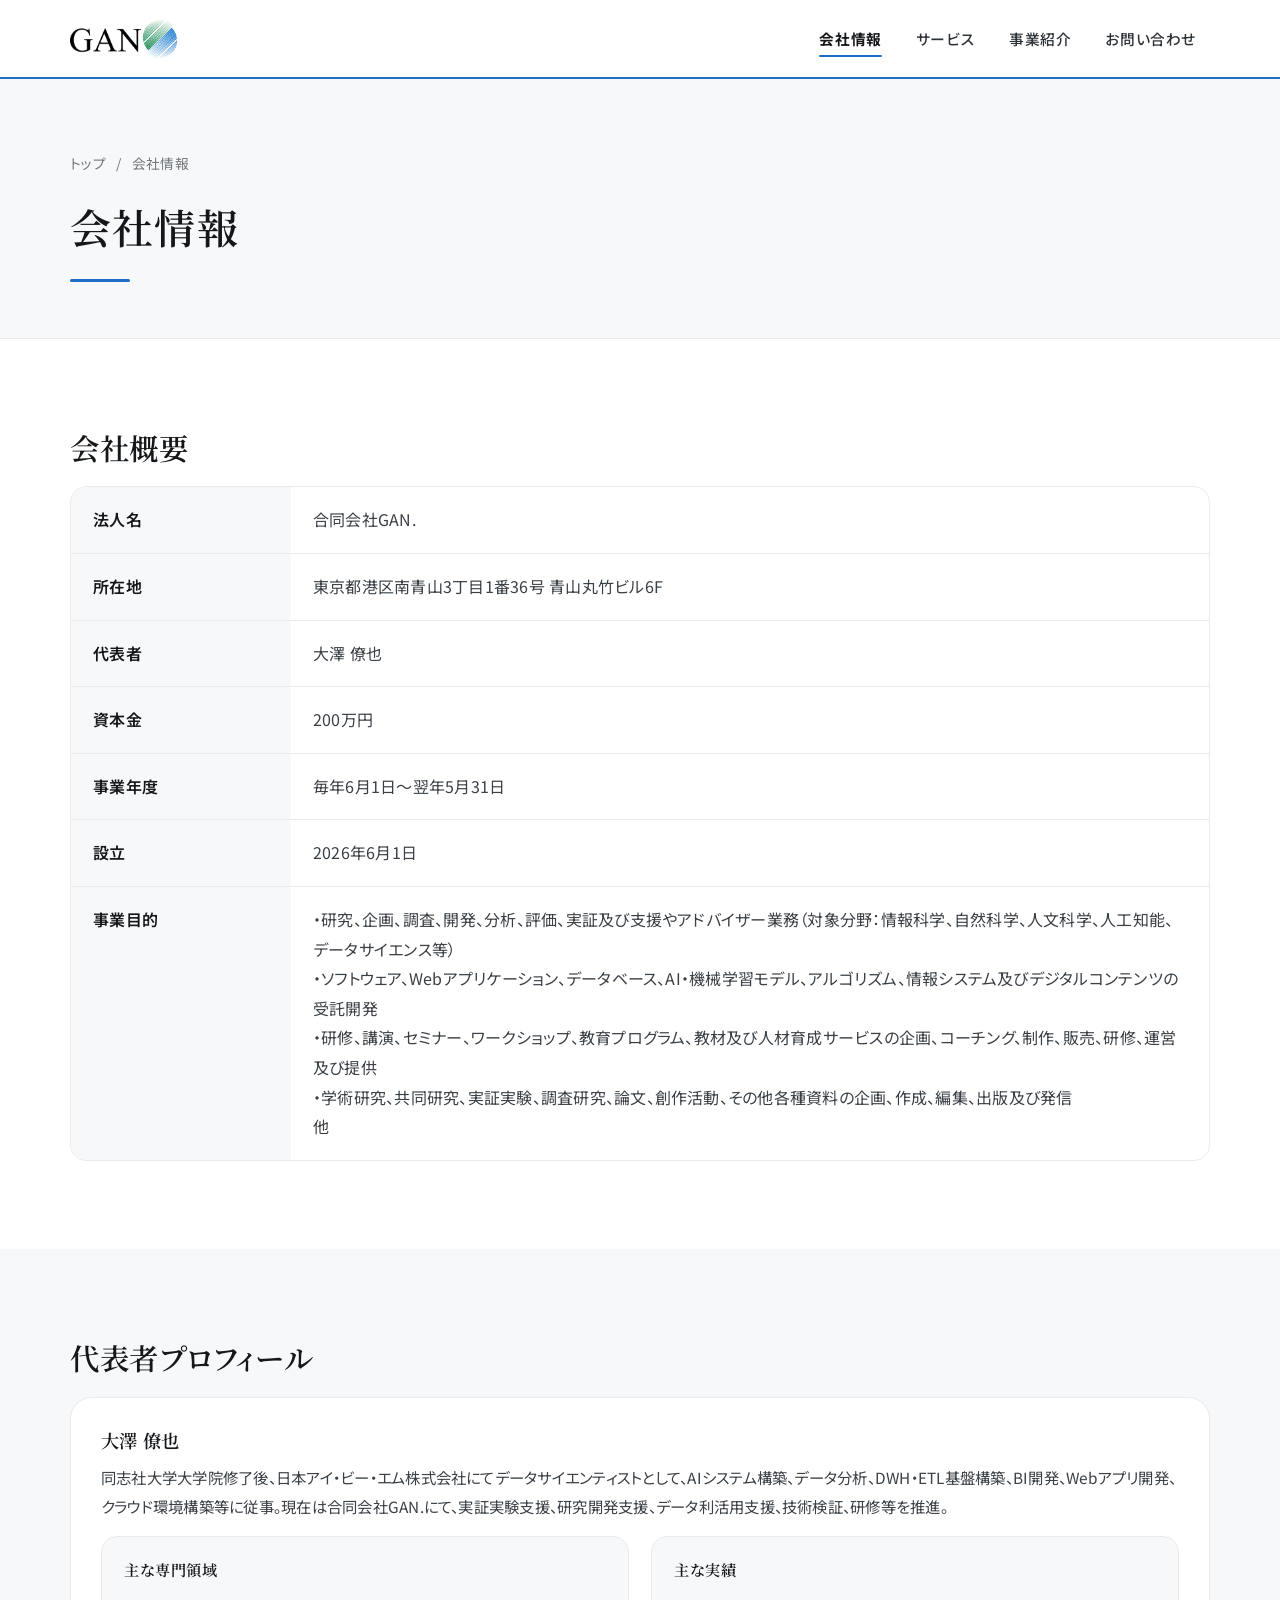
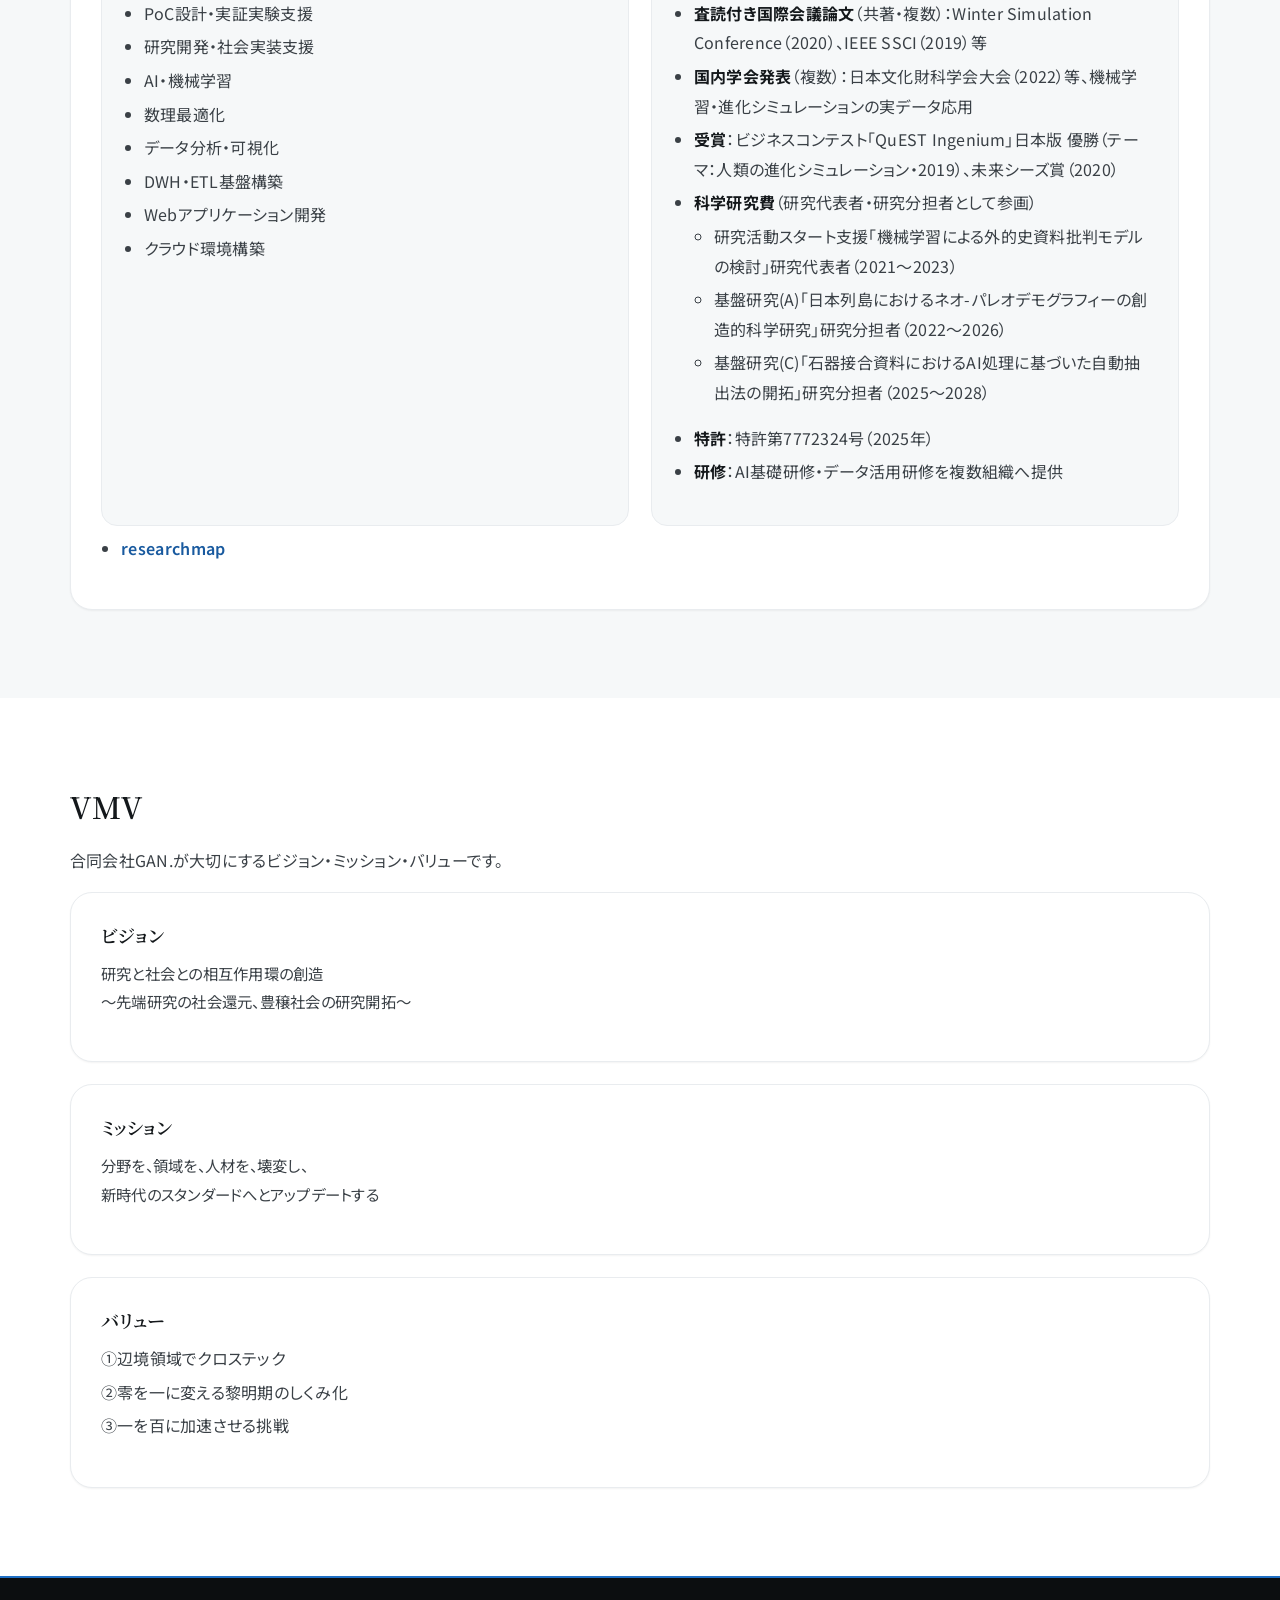
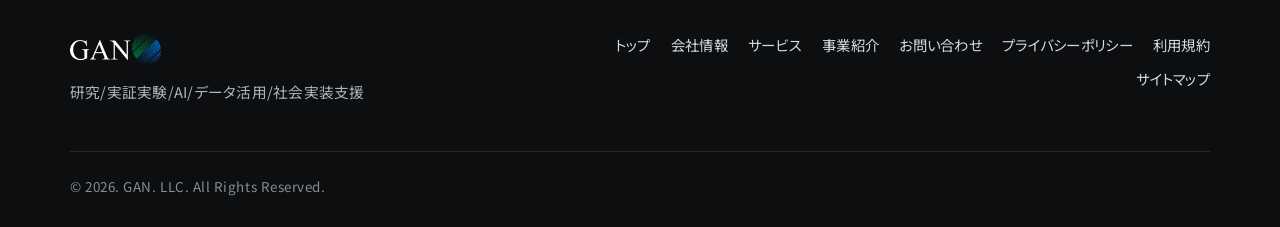
==== commit cda4a95b: "Update company.html" ====
--- a/company.html
+++ b/company.html
@@ -86,11 +86,18 @@
           <div>
             <h4>主な実績</h4>
             <ul>
-              <li>AI・進化シミュレーションに関する国際会議での査読付き論文発表</li>
-              <li>機械学習・ネットワーク分析を実データに応用した国内学会発表（複数）</li>
-              <li>AI・シミュレーションを用いた提案での受賞経験</li>
-              <li>国の競争的研究資金（科研費）に採択された共同研究への研究代表・研究分担としての参画</li>
-              <li>AI基礎研修・BI活用研修の複数組織への提供</li>
+              <li><strong>査読付き国際会議論文</strong>（共著・複数）：Winter Simulation Conference（2020）、IEEE SSCI（2019）等</li>
+              <li><strong>国内学会発表</strong>（複数）：日本文化財科学会大会（2022）等、機械学習・進化シミュレーションの実データ応用</li>
+              <li><strong>受賞</strong>：ビジネスコンテスト「QuEST Ingenium」日本版 優勝（テーマ：人類の進化シミュレーション・2019）、未来シーズ賞（2020）</li>
+              <li><strong>科学研究費</strong>（研究代表者・研究分担者として参画）
+                <ul>
+                  <li>研究活動スタート支援「機械学習による外的史資料批判モデルの検討」研究代表者（2021〜2023）</li>
+                  <li>基盤研究(A)「日本列島におけるネオ-パレオデモグラフィーの創造的科学研究」研究分担者（2022〜2026）</li>
+                  <li>基盤研究(C)「石器接合資料におけるAI処理に基づいた自動抽出法の開拓」研究分担者（2025〜2028）</li>
+                </ul>
+              </li>
+              <li><strong>特許</strong>：特許第7772324号（2025年）</li>
+              <li><strong>研修</strong>：AI基礎研修・データ活用研修を複数組織へ提供</li>
             </ul>
           </div>
         </div>
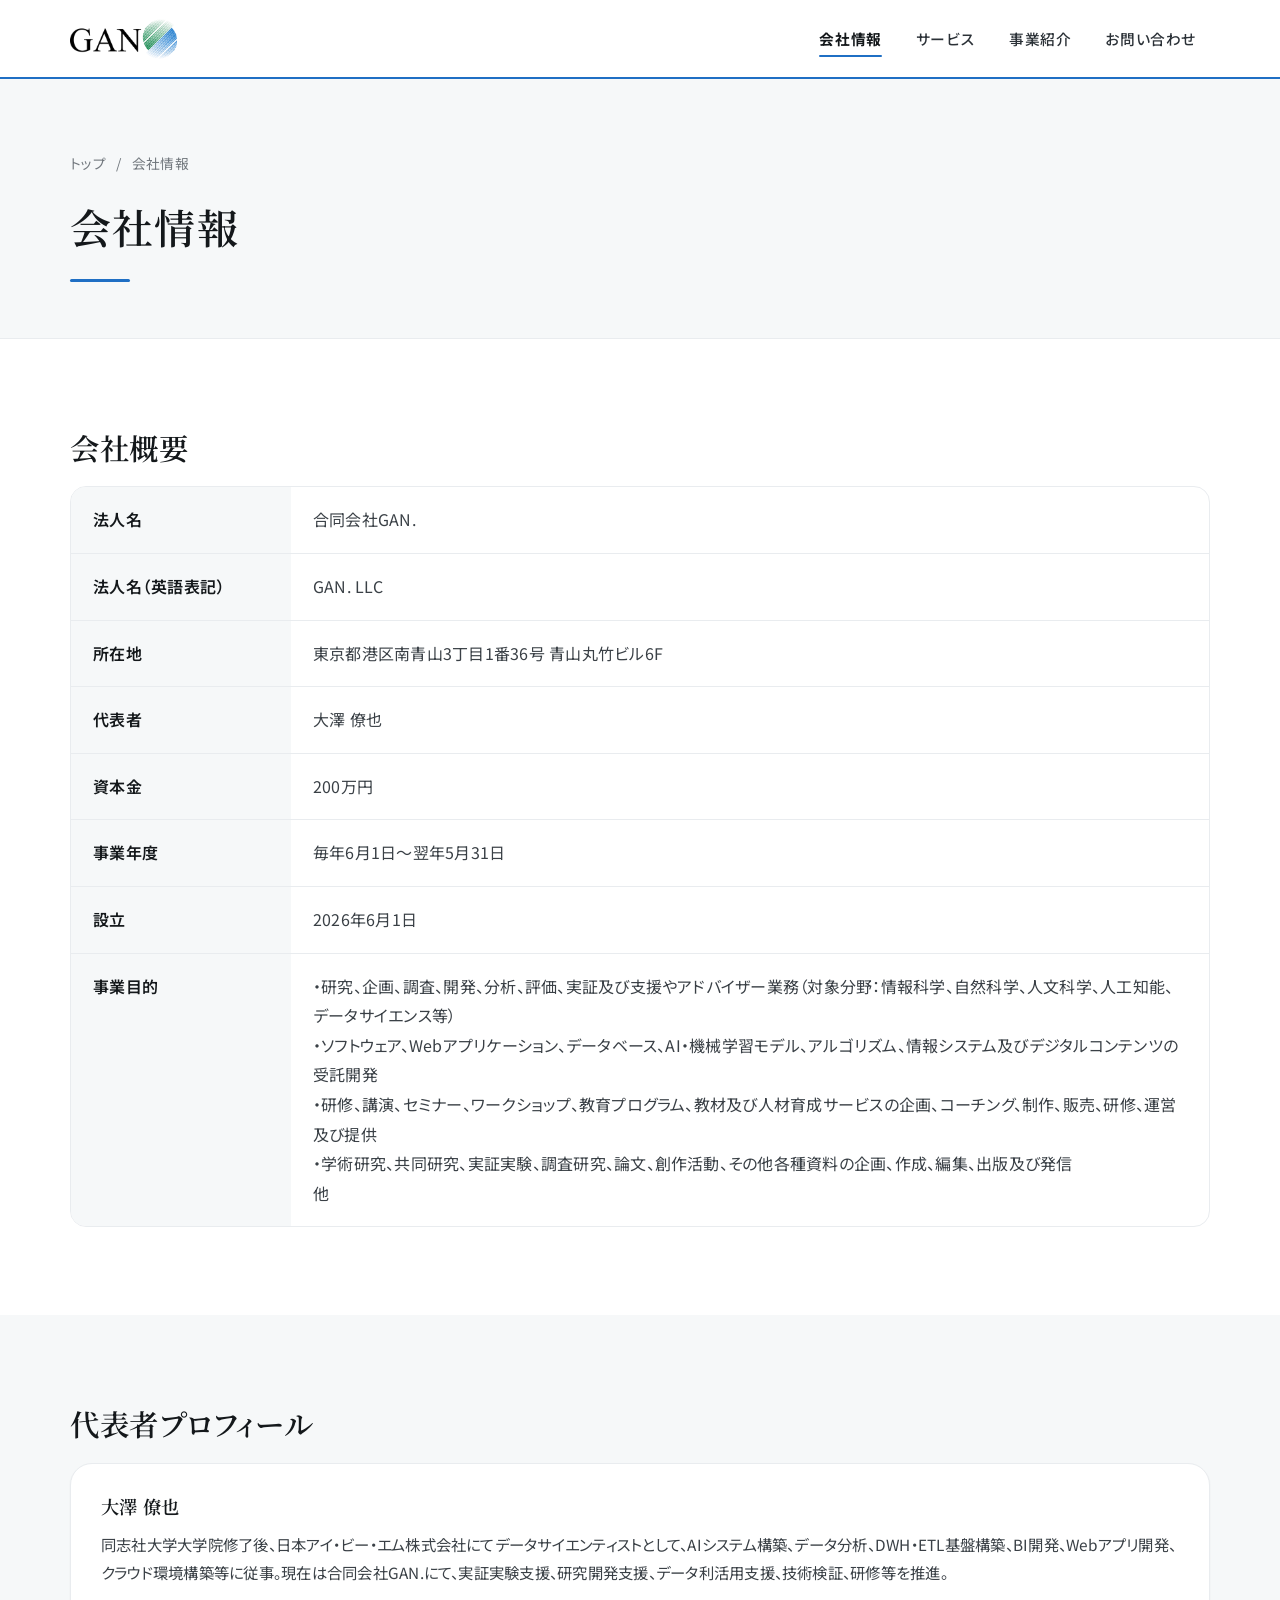
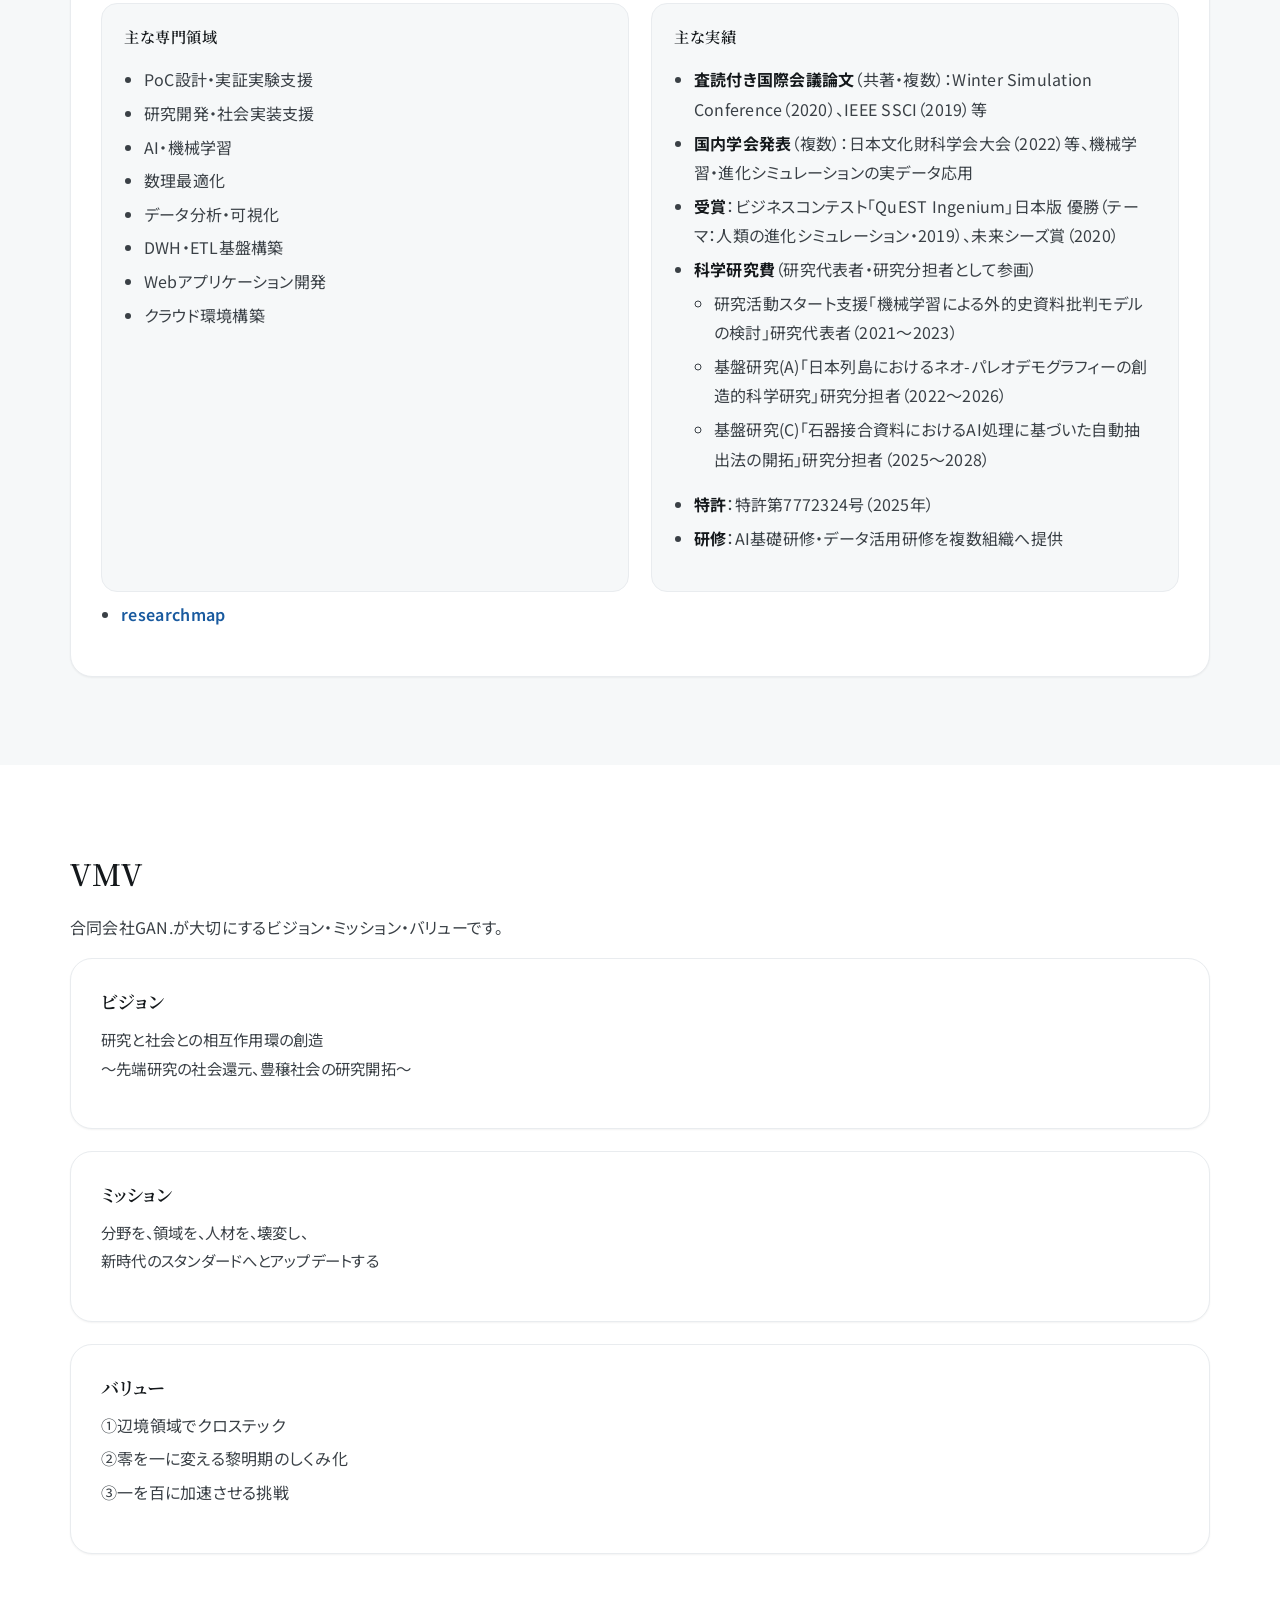
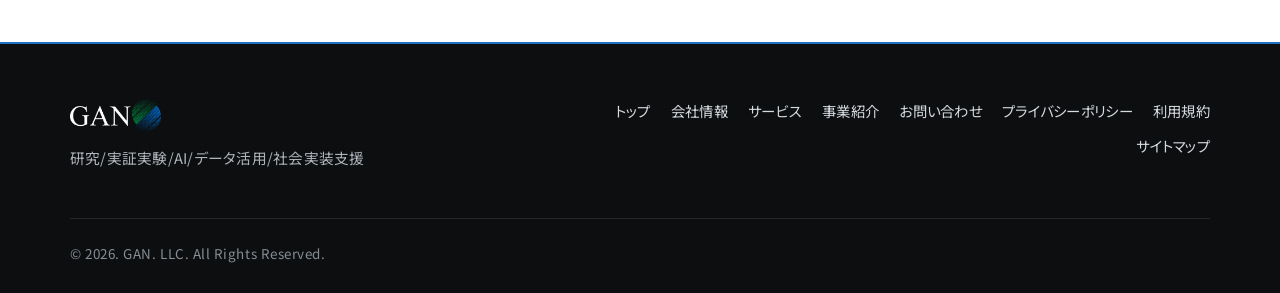
==== commit 5bde85b6: "Update company.html" ====
--- a/company.html
+++ b/company.html
@@ -19,11 +19,12 @@
   <!-- <meta name="twitter:image" content="https://example.com/ogp.png"> -->
   <link rel="stylesheet" href="/styles.css">
   <link rel="icon" type="image/png" href="/favicon.png">
+  <link rel="canonical" href="https://gandot.co.jp/company.html">
 </head>
 <body>
 <header class="site-header">
   <div class="container header-inner">
-    <a class="logo" href="/index.html" aria-label="合同会社GAN. トップページへ">
+    <a class="logo" href="/" aria-label="合同会社GAN. トップページへ">
       <img class="logo-main" src="/logo.png" alt="合同会社GAN." width="107" height="40">
     </a>
     <button class="hamburger" type="button" aria-label="メニューを開閉" aria-expanded="false" aria-controls="global-nav"><span></span><span></span><span></span></button>
@@ -35,7 +36,7 @@
 <main>
   <section class="page-hero">
     <div class="container">
-      <nav class="breadcrumb" aria-label="パンくず"><a href="/index.html">トップ</a><span>/</span><span>会社情報</span></nav>
+      <nav class="breadcrumb" aria-label="パンくず"><a href="/">トップ</a><span>/</span><span>会社情報</span></nav>
       <h1>会社情報</h1>
     </div>
   </section>
@@ -46,6 +47,7 @@
       <table class="info-table">
         <tbody>
           <tr><th>法人名</th><td>合同会社GAN.</td></tr>
+          <tr><th>法人名（英語表記）</th><td>GAN. LLC</td></tr>
           <tr><th>所在地</th><td>東京都港区南青山3丁目1番36号 青山丸竹ビル6F</td></tr>
           <tr><th>代表者</th><td>大澤 僚也</td></tr>
           <tr><th>資本金</th><td>200万円</td></tr>
@@ -128,7 +130,7 @@
       <p>研究/実証実験/AI/データ活用/社会実装支援</p>
     </div>
     <nav class="footer-nav" aria-label="フッターナビゲーション">
-      <a href="/index.html">トップ</a>
+      <a href="/">トップ</a>
       <a href="/company.html">会社情報</a>
       <a href="/support-areas.html">サービス</a>
       <a href="/services.html">事業紹介</a>
--- a/styles.css
+++ b/styles.css
@@ -368,7 +368,7 @@
 .copyright { margin-top: 30px; padding-top: 22px; border-top: 1px solid rgba(255, 255, 255, .1); color: #868d94; font-size: .84rem; letter-spacing: .04em; }
 
 /* ============================================================
-   Illustrations (loosedrawing.com)
+   Illustrations
    ============================================================ */
 .section-illust { display: flex; align-items: center; gap: 32px; flex-wrap: wrap; }
 .section-illust .section-illust-body { flex: 1 1 320px; min-width: 0; }
